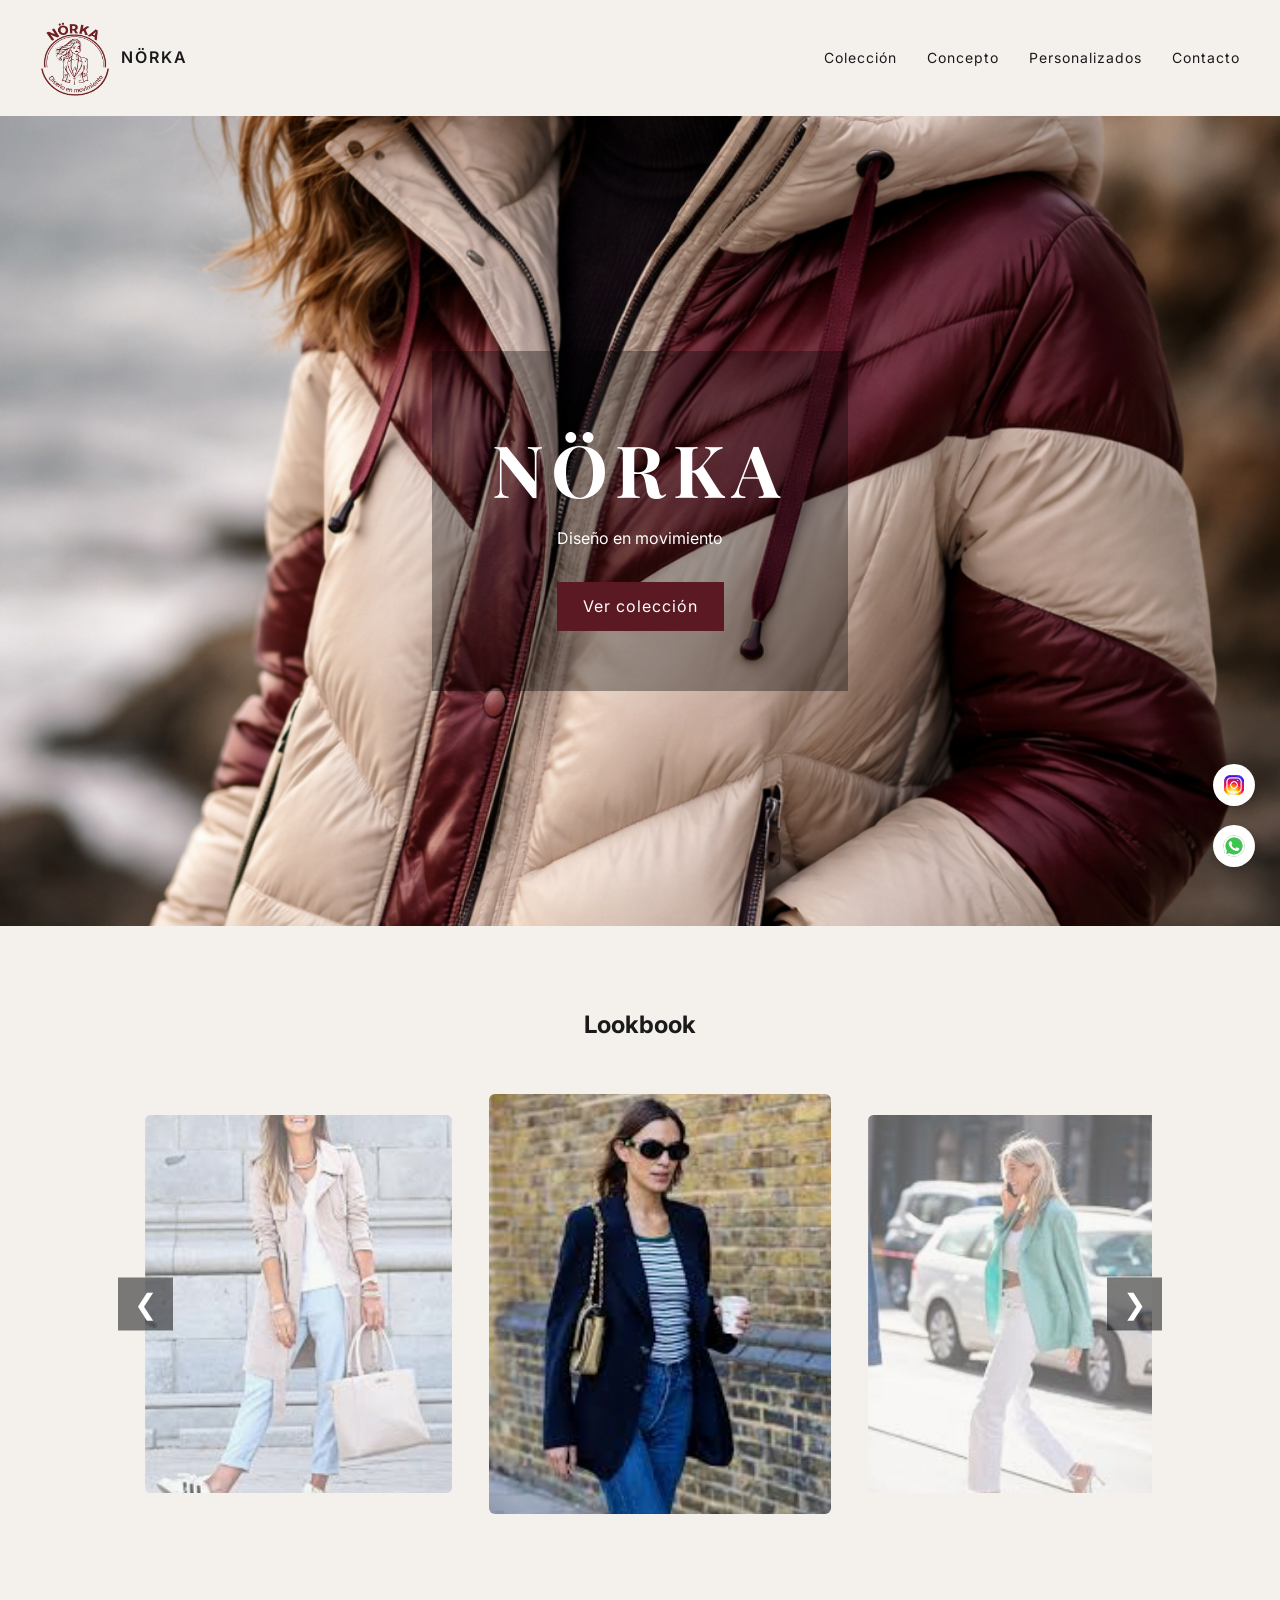
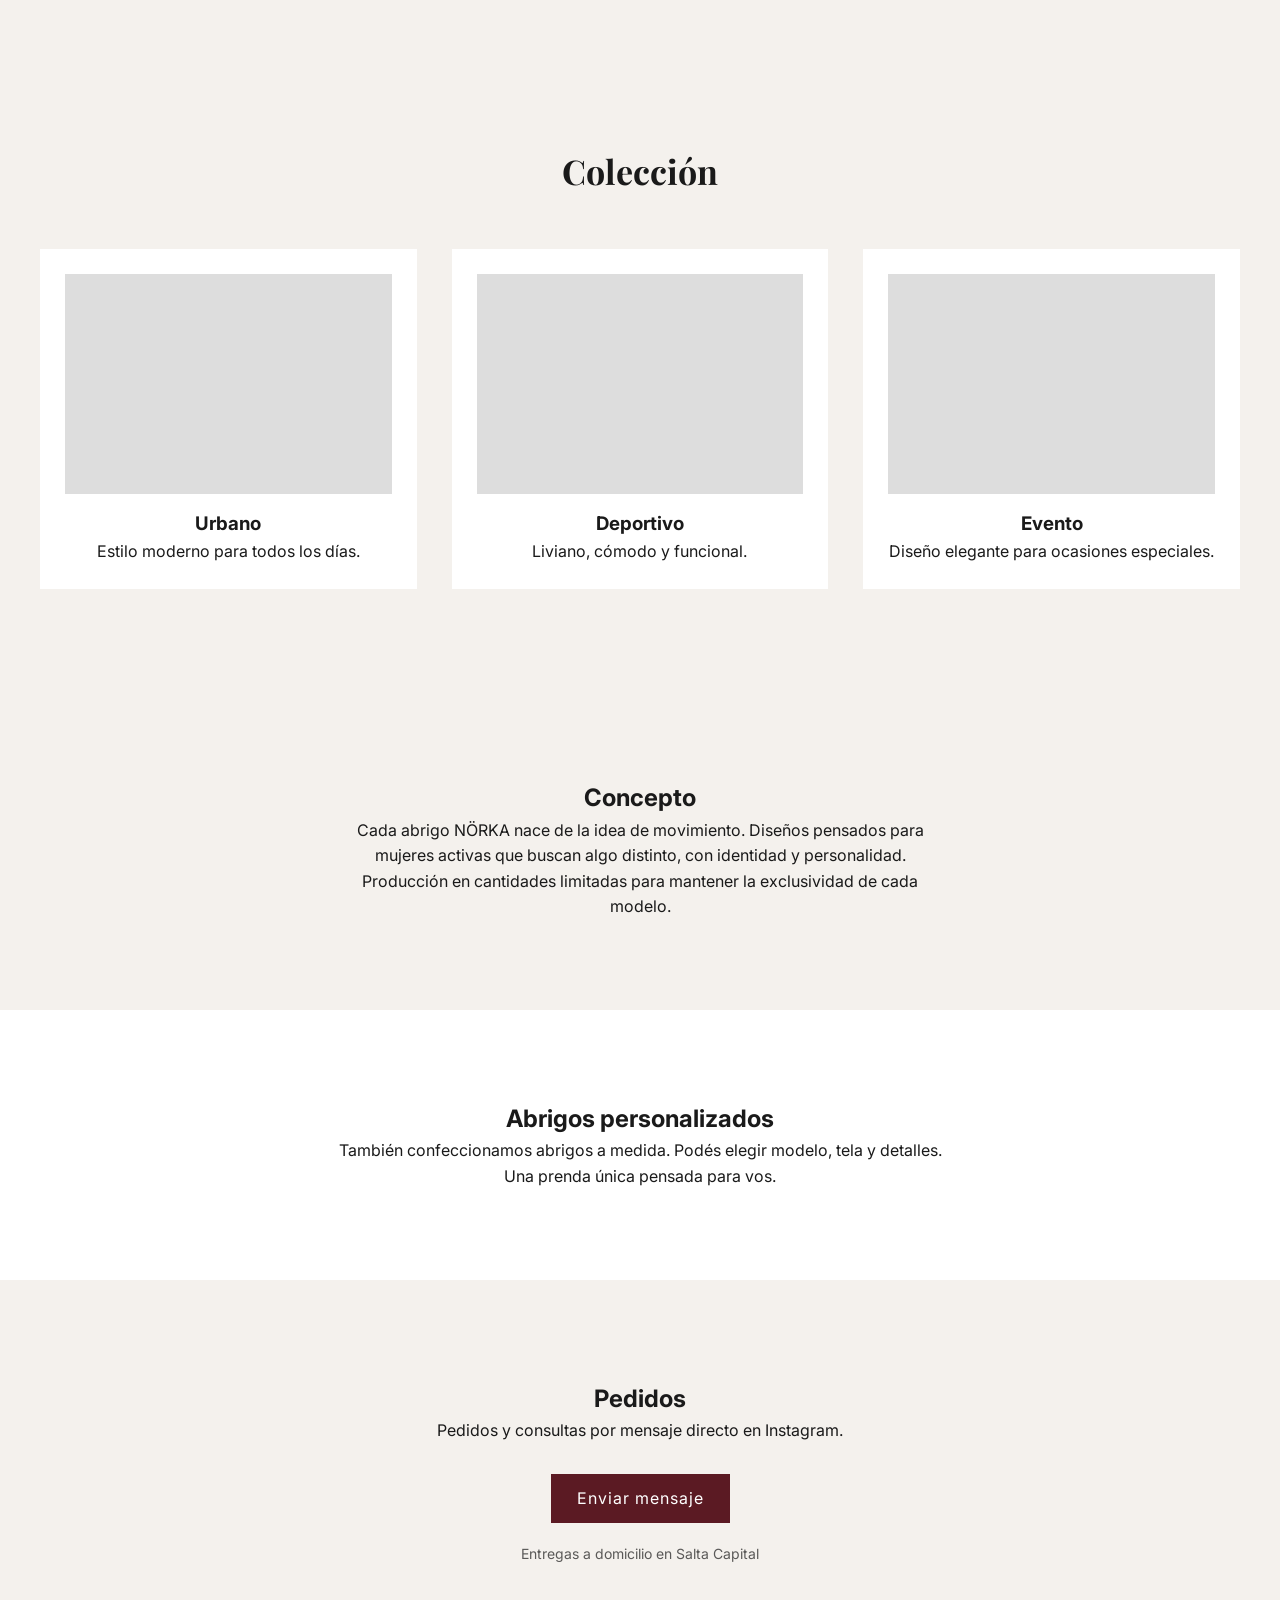
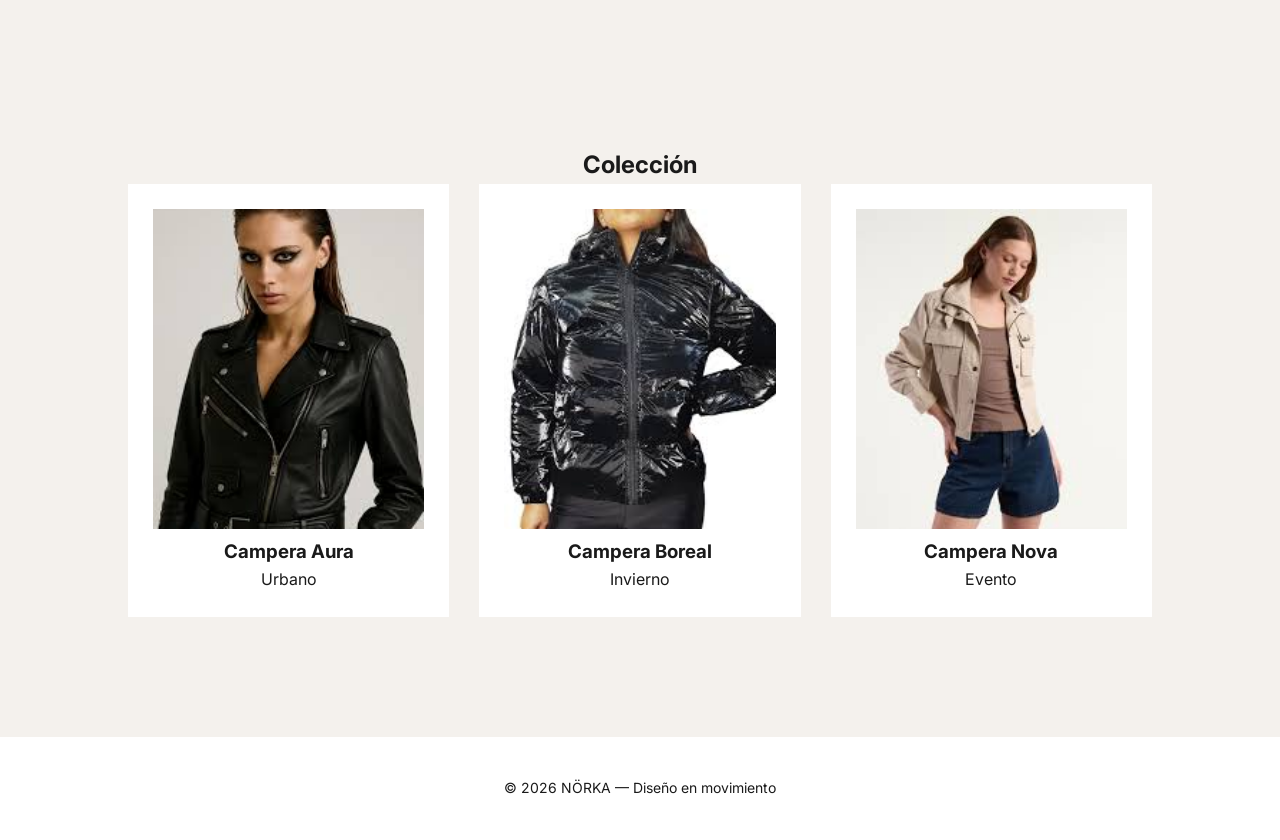
==== index.html @ 12281f7f "iterando carousel" ====
<!DOCTYPE html>
<html lang="es">
<head>
  <meta charset="UTF-8">
  <meta name="viewport" content="width=device-width, initial-scale=1.0">
  <title>NÖRKA | Diseño en movimiento</title>
  <meta name="description" content="NÖRKA diseña camperas femeninas originales: deportivas, urbanas y de evento. Modelos exclusivos en cantidad limitada. Envíos en Salta capital.">
  <meta name="keywords" content="camperas mujer, diseño de camperas, camperas originales, abrigos mujer, moda mujer argentina, camperas diseño, norka">
  <meta name="author" content="NÖRKA">
  <meta name="robots" content="index, follow">
  <meta property="og:title" content="NÖRKA | Diseño en movimiento">
  <meta property="og:description" content="Camperas femeninas de diseño original. Deportivo • Urbano • Evento.">
  <meta property="og:type" content="website">
  <meta property="og:image" content="assets/hero.jpg">  
  <link rel="shortcut icon" href="./assets/favicon_norka.png" type="image/x-icon">
  <link rel="stylesheet" href="./style/styles.css">
  <link href="https://fonts.googleapis.com/css2?family=Playfair+Display:wght@500;600&family=Inter:wght@300;400;500&display=swap" rel="stylesheet">
</head>
<body>
  <header class="navbar">
    <div class="logo">
      <img src="./assets/logo_norka-removebg.png" alt="Logo NÖRKA">
      <span>NÖRKA</span>
    </div>
    <div class="menu-toggle" id="menu-toggle">
      ☰
    </div>
    <nav>
      <ul class="nav-links" id="nav-links">
        <li><a href="#coleccion">Colección</a></li>
        <li><a href="#concepto">Concepto</a></li>
        <li><a href="#personalizados">Personalizados</a></li>
        <li><a href="#contacto">Contacto</a></li>
      </ul>
    </nav>
  </header>
  <section class="hero">
    <div class="hero-overlay">
      <h1>NÖRKA</h1>
        <p>Diseño en movimiento</p>
        <a href="#coleccion" class="btn">Ver colección</a>
      </div>
  </section>
  <section class="lookbook">
    <h2>Lookbook</h2>
    <div class="lookbook-carousel">
      <button class="look-btn prev">&#10094;</button>
      <div class="look-viewport">
        <div class="look-track">
          <img src="./assets/look2.jpg" alt="Look Norka">
          <img src="./assets/look3.jpg" alt="Look Norka">
          <img src="./assets/look4.jpg" alt="Look Norka">   
          <img src="./assets/look5.jpg" alt="Look Norka"> 
          <img src="./assets/look1.jpg" alt="Look Norka">
        </div>
      </div>
      <button class="look-btn next">&#10095;</button>
    </div>
  </section>
  <section id="coleccion" class="coleccion">
    <h2>Colección</h2>
    <div class="grid-productos">
      <div class="producto">
        <div class="producto-img"></div>
        <h3>Urbano</h3>
        <p>
          Estilo moderno para todos los días.
        </p>
      </div>
      <div class="producto">
        <div class="producto-img"></div>
        <h3>Deportivo</h3>
        <p>
          Liviano, cómodo y funcional.
        </p>
      </div>
      <div class="producto">
        <div class="producto-img"></div>
        <h3>Evento</h3>
        <p>
          Diseño elegante para ocasiones especiales.
        </p>
      </div>
    </div>
  </section>
  <section id="concepto" class="concepto">
    <h2>Concepto</h2>
    <p>
      Cada abrigo NÖRKA nace de la idea de movimiento.
      Diseños pensados para mujeres activas que buscan
      algo distinto, con identidad y personalidad.
    </p>
    <p>
      Producción en cantidades limitadas para mantener
      la exclusividad de cada modelo.
    </p>
  </section>
  <section id="personalizados" class="personalizados">
    <h2>Abrigos personalizados</h2>
    <p>
      También confeccionamos abrigos a medida.
      Podés elegir modelo, tela y detalles.
    </p>
    <p>
      Una prenda única pensada para vos.
    </p>
  </section>
  <section id="contacto" class="contacto">
    <h2>Pedidos</h2>
    <p>
      Pedidos y consultas por mensaje directo en Instagram.
    </p>
    <a class="btn" href="#">
      Enviar mensaje
    </a>
    <p class="entrega">
      Entregas a domicilio en Salta Capital
    </p>
  </section>
  <section id="coleccion" class="catalogo">
    <h2>Colección</h2>
    <div class="productos">
      <div class="producto">
        <img src="./assets/campera1.jpg" alt="">
        <h3>Campera Aura</h3>
        <p>Urbano</p>
      </div>
      <div class="producto">
        <img src="./assets/campera2.jpg" alt="">
        <h3>Campera Boreal</h3>
        <p>Invierno</p>
      </div>
      <div class="producto">
        <img src="./assets/campera3.jpg" alt="">
        <h3>Campera Nova</h3>
        <p>Evento</p>
      </div>
    </div>
  </section>
  <footer>
    <p>
      © 2026 NÖRKA — Diseño en movimiento
    </p>
  </footer>
  <script>
    const toggle = document.getElementById("menu-toggle");
    const nav = document.getElementById("nav-links");
    toggle.addEventListener("click", () => {
    nav.classList.toggle("active");
    });
  </script>
  <div class="social-float">
    <a href="https://www.instagram.com/norka.dem?igsh=bjJlcTJmZjZnMno%3D" target="_blank">
      <img src="./assets/icons8-instagram-48(1).png" alt="Instagram">
    </a>
    <a href="https://wa.me/5493885818044" target="_blank">
      <img src="./assets/icons8-whatsapp-48.png" alt="WhatsApp">
    </a>
  </div>
  <script>
    const track = document.querySelector(".look-track");
    const slides = document.querySelectorAll(".look-track img");
    const next = document.querySelector(".next");
    const prev = document.querySelector(".prev");
    let index = 0;
    let visibleSlides = window.innerWidth < 768 ? 1 : 3;
    function slideWidth() {
      return slides[0].getBoundingClientRect().width + 20; 
      // 20 = gap del CSS
    }
    function maxIndex() {
      return slides.length - visibleSlides;
    }
    function updateCarousel() {
      const offset = index * slideWidth();
      track.style.transform = `translateX(-${offset}px)`;
      slides.forEach(slide => slide.classList.remove("active"));
      if (visibleSlides === 3 && slides[index + 1]) {
        slides[index + 1].classList.add("active");
      }
    }
  
    /* BOTONES */
    next.addEventListener("click", () => {
      if (index < maxIndex()) {
        index++;
        updateCarousel();
      }
    });
    prev.addEventListener("click", () => {
      if (index > 0) {
        index--;
        updateCarousel();
      }
    });
  
    /* SWIPE TOUCH */
    let startX = 0;
    let endX = 0;
    track.addEventListener("touchstart", e => {
      startX = e.touches[0].clientX;
    });
    track.addEventListener("touchend", e => {
      endX = e.changedTouches[0].clientX;
      if (startX - endX > 50) {
        if (index < maxIndex()) {
          index++;
          updateCarousel();
        }
      }
      if (endX - startX > 50) {
        if (index > 0) {
          index--;
          updateCarousel();
        }
      }
    });
  
    /* RESPONSIVE */
    window.addEventListener("resize", () => {
      visibleSlides = window.innerWidth < 768 ? 1 : 3;
      index = 0;
      updateCarousel();
    });
    updateCarousel();
  </script>
</body>
</html>
---- style/styles.css ----
:root{
  --vino:#5b1a23;
  --kraft:#f4f1ed;
  --texto:#1a1a1a;
  --blanco:#ffffff;
}

*{
  margin:0;
  padding:0;
  box-sizing:border-box;
}

body{
  font-family:'Inter',sans-serif;
  background:var(--kraft);
  color:var(--texto);
  line-height:1.6;
}

/* NAVBAR */

.navbar{
display:flex;
align-items:center;
justify-content:space-between;
padding:20px 40px;
position:relative;
}


.logo{
  display:flex;
  align-items:center;
  gap:10px;
  font-weight:600;
  letter-spacing:2px;
}

.logo img{
  height: 76px;
}



.nav-links{
  list-style:none;
  display:flex;
  gap:30px;
}

.nav-links a{
  text-decoration:none;
  color:var(--texto);
  font-size:14px;
  letter-spacing:1px;
}


/* ===== HERO ===== */
.hero {
  height: 90vh;
  background-image: url("../assets/hero.png");
  background-size: cover;
  background-position: center;
  display: flex;
  align-items: center;
  justify-content: center;
  text-align: center;
  color: white;
}

.hero-overlay {
  background: rgba(0, 0, 0, 0.35);
  padding: 60px;
}

.hero h1 {
  font-family: 'Playfair Display', serif;
  font-size: 72px;
  letter-spacing: 8px;
}

.slogan {
  font-size: 18px;
  margin-top: 10px;
  letter-spacing: 2px;
}

.hero-description {
  margin: 20px auto 0 auto;
  max-width: 420px;
}

/* ===== BOTÓN ===== */

.btn {
  display: inline-block;
  margin-top: 30px;
  padding: 12px 26px;
  background: var(--vino);
  color: white;
  text-decoration: none;
  letter-spacing: 1px;
  transition: 0.3s;
}

.btn:hover {
  opacity: 0.85;
}

/* BOTON */

.btn{
  display:inline-block;
  margin-top:30px;
  padding:12px 26px;
  background:var(--vino);
  color:white;
  text-decoration:none;
  letter-spacing:1px;
  transition:.3s;
}

.btn:hover{
  opacity:.85;
}

/* COLECCION */

.coleccion{
  padding:100px 40px;
  text-align:center;
}

.coleccion h2{
  font-family:'Playfair Display',serif;
  margin-bottom:50px;
  font-size:34px;
}

.grid-productos{
  display:grid;
  grid-template-columns:repeat(auto-fit,minmax(240px,1fr));
  gap:35px;
}

.producto{
  background:white;
  padding:25px;
  transition:.3s;
}

.producto:hover{
  transform:translateY(-6px);
  box-shadow:0 10px 25px rgba(0,0,0,0.08);
}

.producto-img{
  height:220px;
  background:#ddd;
  margin-bottom:15px;
}

/* CONCEPTO */

.concepto{
  padding:90px 40px;
  max-width:700px;
  margin:auto;
  text-align:center;
}

/* PERSONALIZADOS */

.personalizados{
  padding:90px 40px;
  background:white;
  text-align:center;
}

/* CONTACTO */

.contacto{
  padding:100px 40px;
  text-align:center;
}

.entrega{
  margin-top:20px;
  font-size:14px;
  opacity:.7;
}

/* FOOTER */

footer{
  text-align:center;
  padding:40px;
  background:white;
  margin-top:40px;
  font-size:14px;
}

/* MENU HAMBURGUESA */

.menu-toggle{
  display:none;
  font-size:28px;
  cursor:pointer;
margin-left:auto;
}



/* MOBILE */

@media (max-width:768px){

.nav-links{
  display:none;
  position:absolute;
  top:70px;
  right:0;
  background:white;
  flex-direction:column;
  width:200px;
  padding:20px;
  }

  .nav-links.active{
  display:flex;
  }

  .menu-toggle{
  display:block;
  }
}

.lookbook {
  padding: 80px 10%;
  text-align: center;
}

.lookbook-grid {
  display: grid;
  grid-template-columns: repeat(auto-fit, minmax(220px,1fr));
  gap: 20px;
}

.lookbook-grid img {
  width: 100%;
  height: 320px;
  object-fit: contain;
  transition: transform 0.3s;
}

.lookbook-grid img:hover {
  transform: scale(1.05);
}

.catalogo {
  padding: 80px 10%;
  text-align: center;
}

.productos {
  display: grid;
  grid-template-columns: repeat(auto-fit, minmax(240px,1fr));
  gap: 30px;
}

.producto img {
  width: 100%;
  height: 320px;
  object-fit: cover;
}

/* ===== BOTONES SOCIALES FLOTANTES ===== */

.social-float {
  position: fixed;
  bottom: 25px;
  right: 25px;
  display: flex;
  flex-direction: column;
  gap: 12px;
  z-index: 1000;
}

/* íconos */

.social-float img {
  width: 42px;
  height: 42px;
  padding: 8px;
  border-radius: 50%;
  background: white;
  box-shadow: 0 4px 10px rgba(0,0,0,0.15);
  cursor: pointer;
  transition: transform 0.2s ease, box-shadow 0.2s ease;
}

/* hover elegante */

.social-float img:hover {
  transform: scale(1.12);
  box-shadow: 0 6px 16px rgba(0,0,0,0.25);
}

/* ===== LOOKBOOK CAROUSEL ===== */

/* ===== LOOKBOOK ===== */

.lookbook-carousel{
position:relative;
max-width:1100px;
margin:50px auto;
}

.look-viewport{
overflow:hidden;
}

.look-track{
display:flex;
gap:20px;
transition:transform .5s ease;
touch-action:pan-y;
}

.look-track img{
flex:0 0 33.33%;
height:420px;
border-radius:6px;
object-fit:cover;
opacity:.6;
transform:scale(.9);
transition:.4s;
}

.look-track img:hover{
  transform:scale(1.03);
}

.look-track img.active{
opacity:1;
transform:scale(1);
}

/* BOTONES */

.look-btn{
position:absolute;
top:50%;
transform:translateY(-50%);
background:rgba(0,0,0,0.5);
color:white;
border:none;
font-size:28px;
padding:10px 16px;
cursor:pointer;
z-index:2;
}

.look-btn.prev{
left:-10px;
}

.look-btn.next{
right:-10px;
}

/* ===== MOBILE ===== */

@media (max-width:768px){

.look-track img{
flex:0 0 100%;
height:420px;
opacity:1;
transform:scale(1);
}

}
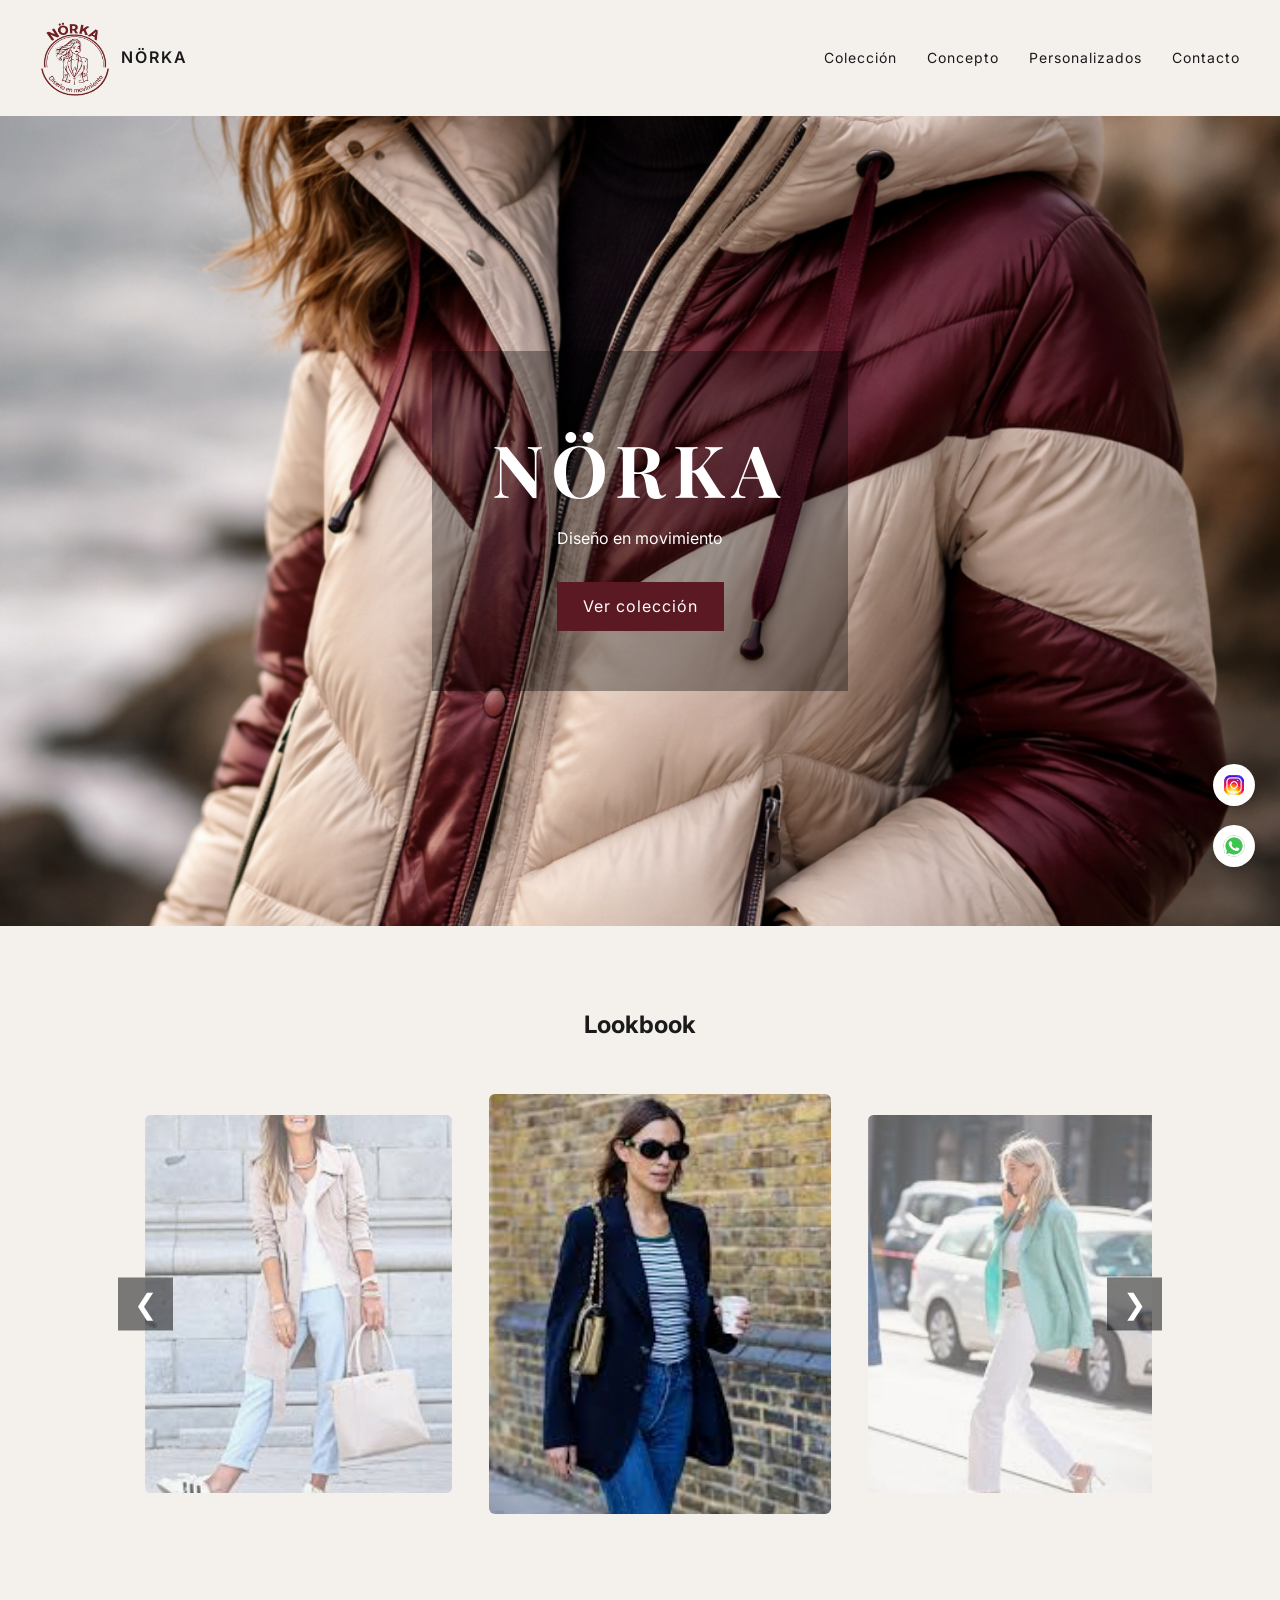
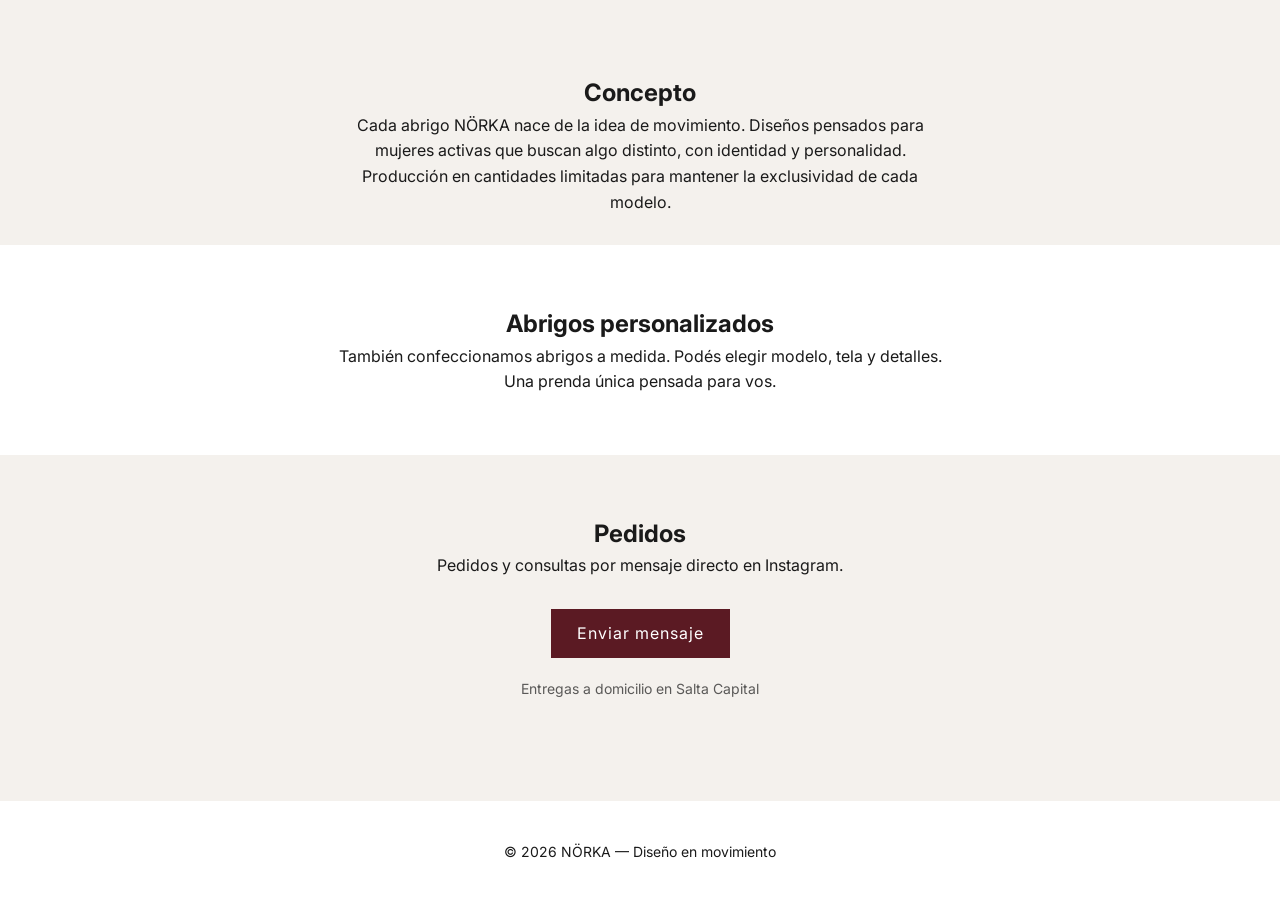
==== commit 6d21d42a: "limpieza para hacerlo màs minimalista" ====
--- a/index.html
+++ b/index.html
@@ -57,32 +57,6 @@
       <button class="look-btn next">&#10095;</button>
     </div>
   </section>
-  <section id="coleccion" class="coleccion">
-    <h2>Colección</h2>
-    <div class="grid-productos">
-      <div class="producto">
-        <div class="producto-img"></div>
-        <h3>Urbano</h3>
-        <p>
-          Estilo moderno para todos los días.
-        </p>
-      </div>
-      <div class="producto">
-        <div class="producto-img"></div>
-        <h3>Deportivo</h3>
-        <p>
-          Liviano, cómodo y funcional.
-        </p>
-      </div>
-      <div class="producto">
-        <div class="producto-img"></div>
-        <h3>Evento</h3>
-        <p>
-          Diseño elegante para ocasiones especiales.
-        </p>
-      </div>
-    </div>
-  </section>
   <section id="concepto" class="concepto">
     <h2>Concepto</h2>
     <p>
@@ -116,26 +90,6 @@
     <p class="entrega">
       Entregas a domicilio en Salta Capital
     </p>
-  </section>
-  <section id="coleccion" class="catalogo">
-    <h2>Colección</h2>
-    <div class="productos">
-      <div class="producto">
-        <img src="./assets/campera1.jpg" alt="">
-        <h3>Campera Aura</h3>
-        <p>Urbano</p>
-      </div>
-      <div class="producto">
-        <img src="./assets/campera2.jpg" alt="">
-        <h3>Campera Boreal</h3>
-        <p>Invierno</p>
-      </div>
-      <div class="producto">
-        <img src="./assets/campera3.jpg" alt="">
-        <h3>Campera Nova</h3>
-        <p>Evento</p>
-      </div>
-    </div>
   </section>
   <footer>
     <p>
--- a/style/styles.css
+++ b/style/styles.css
@@ -165,7 +165,7 @@
 /* CONCEPTO */
 
 .concepto{
-  padding:90px 40px;
+  padding:30px 40px;
   max-width:700px;
   margin:auto;
   text-align:center;
@@ -174,7 +174,7 @@
 /* PERSONALIZADOS */
 
 .personalizados{
-  padding:90px 40px;
+  padding:60px 40px;
   background:white;
   text-align:center;
 }
@@ -182,7 +182,7 @@
 /* CONTACTO */
 
 .contacto{
-  padding:100px 40px;
+  padding:60px 40px;
   text-align:center;
 }
 
@@ -330,13 +330,14 @@
 }
 
 .look-track img{
-flex:0 0 33.33%;
+width:33.33%;
 height:420px;
 border-radius:6px;
 object-fit:cover;
 opacity:.6;
 transform:scale(.9);
 transition:.4s;
+flex-shrink:0;
 }
 
 .look-track img:hover{
@@ -376,10 +377,9 @@
 @media (max-width:768px){
 
 .look-track img{
-flex:0 0 100%;
+width:100%;
 height:420px;
 opacity:1;
 transform:scale(1);
 }
-
 }
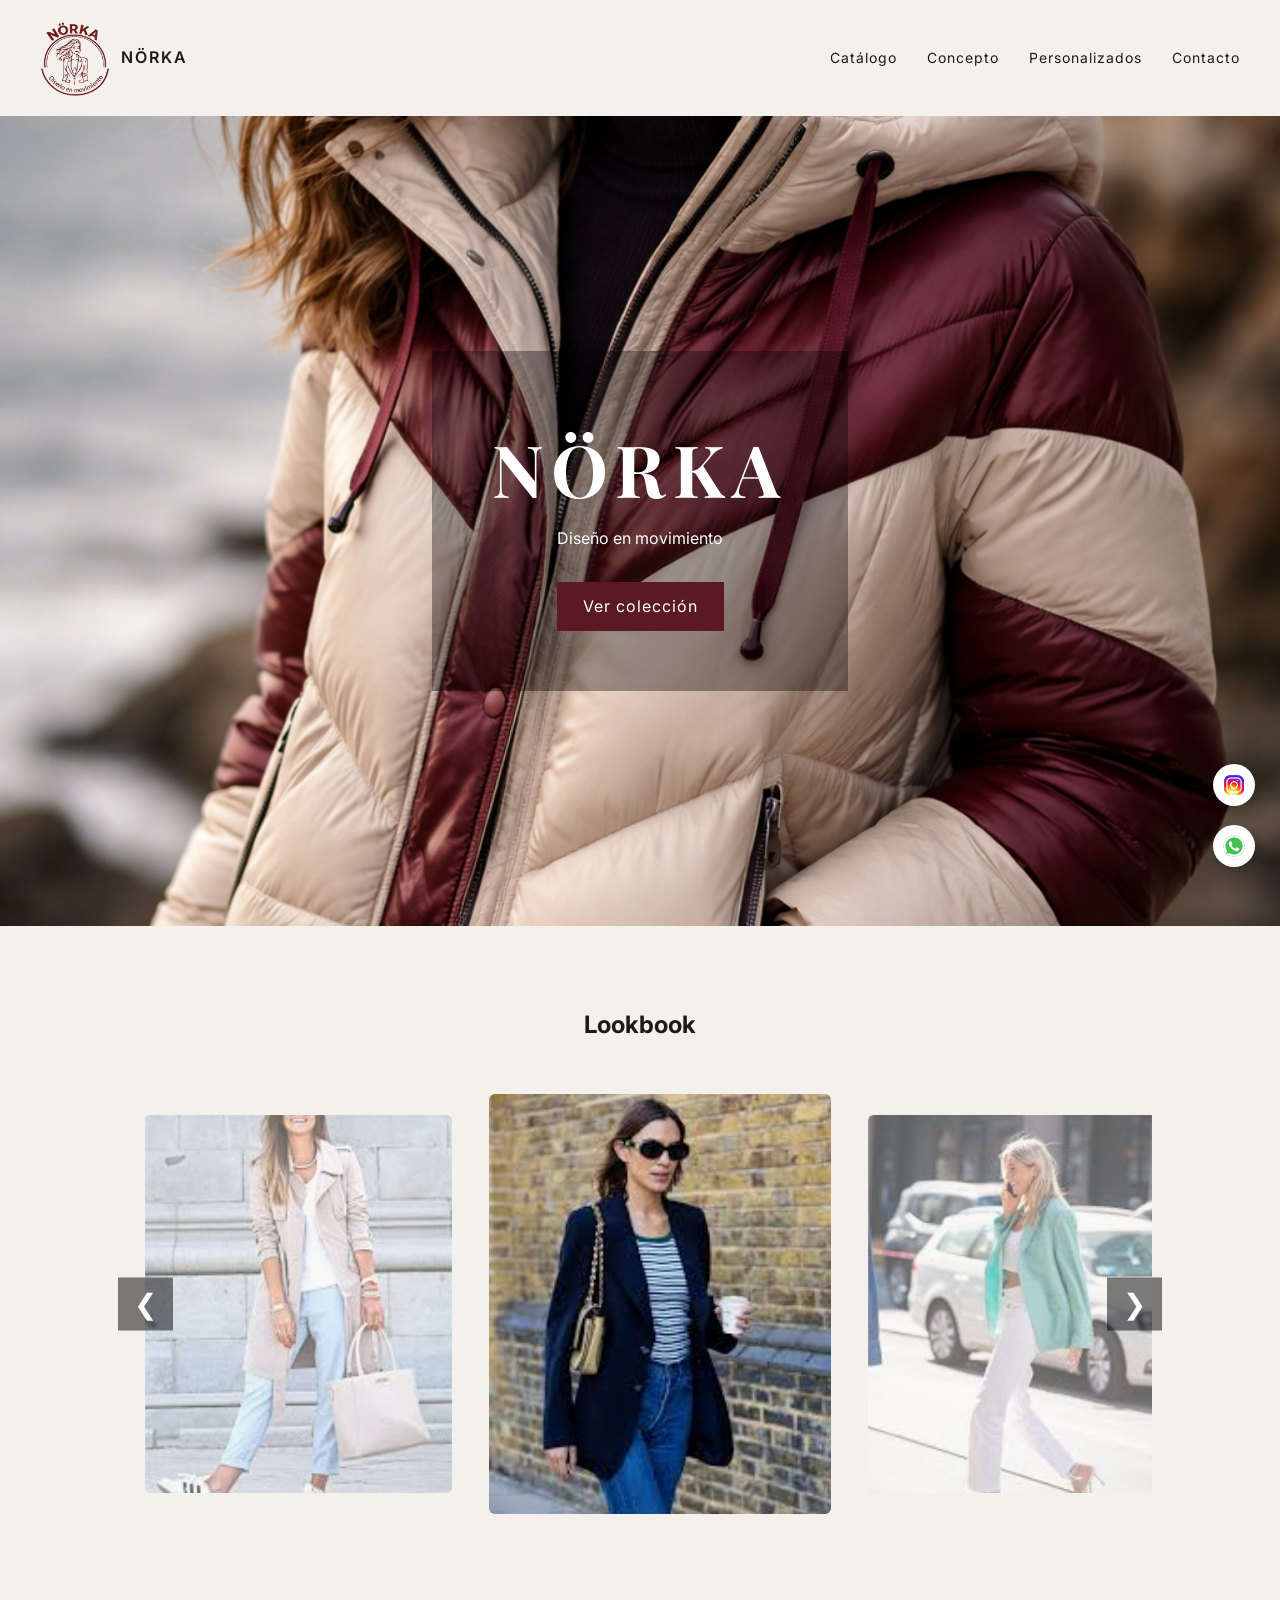
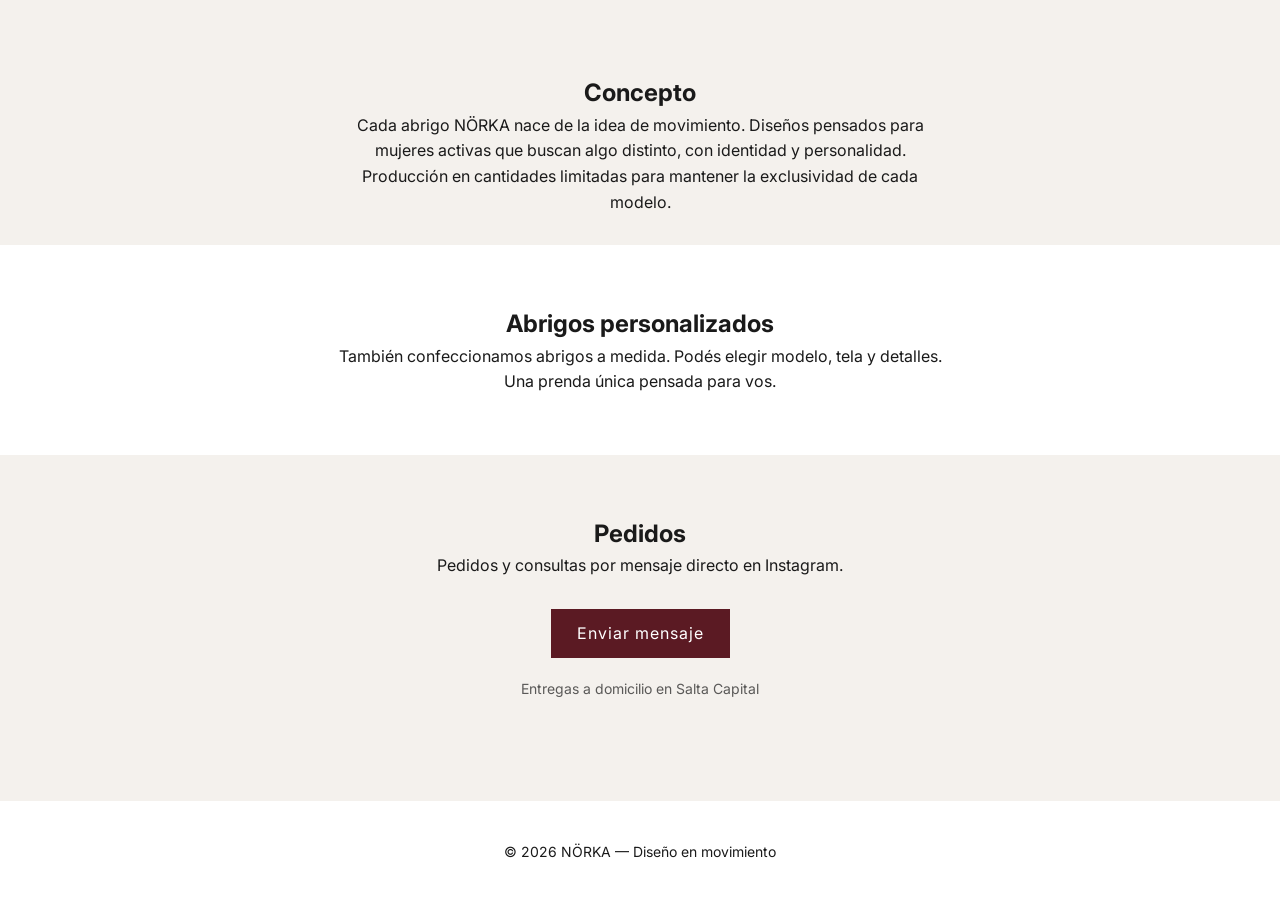
==== commit cfb96b92: "agregamos pág p/catálogo" ====
--- a/index.html
+++ b/index.html
@@ -27,7 +27,7 @@
     </div>
     <nav>
       <ul class="nav-links" id="nav-links">
-        <li><a href="#coleccion">Colección</a></li>
+        <li><a href="./pages/catalogo.html">Catálogo</a></li>
         <li><a href="#concepto">Concepto</a></li>
         <li><a href="#personalizados">Personalizados</a></li>
         <li><a href="#contacto">Contacto</a></li>
@@ -38,7 +38,7 @@
     <div class="hero-overlay">
       <h1>NÖRKA</h1>
         <p>Diseño en movimiento</p>
-        <a href="#coleccion" class="btn">Ver colección</a>
+        <a href="./pages/catalogo.html" class="btn">Ver colección</a>
       </div>
   </section>
   <section class="lookbook">
--- a/style/styles.css
+++ b/style/styles.css
@@ -382,4 +382,91 @@
 opacity:1;
 transform:scale(1);
 }
+}
+
+/* HERO CATÁLOGO */
+
+.catalog-hero {
+  height: 40vh;
+  display: flex;
+  flex-direction: column;
+  justify-content: center;
+  align-items: center;
+  background-image: url("../assets/hero.png");;
+  color: white;
+  text-align: center;
+}
+
+.catalog-hero h1 {
+  font-family: 'Playfair Display', serif;
+  font-size: 48px;
+  letter-spacing: 6px;
+}
+
+.catalog-hero p {
+  margin-top: 10px;
+  letter-spacing: 2px;
+}
+
+
+/* GRID CATÁLOGO */
+
+.catalogo {
+  display: grid;
+  grid-template-columns: repeat(3, 1fr);
+  gap: 40px;
+  padding: 60px 10%;
+}
+
+
+/* CARD PRODUCTO */
+
+.product-card {
+  text-align: center;
+}
+
+.product-card img{
+  width:100%;
+  height:auto;
+  max-height:500px;
+  object-fit:contain;
+  border-radius:6px;
+  background:#f5f5f5;
+  padding:10px;
+  transition:.3s;
+}
+
+.product-card img:hover {
+  transform: scale(1.03);
+}
+
+.product-card h3 {
+  margin-top: 15px;
+  letter-spacing: 2px;
+}
+
+.product-card p {
+  font-size: 14px;
+  opacity: 0.7;
+}
+
+/* ===== TABLET ===== */
+@media (max-width: 1024px){
+
+  .catalogo{
+    grid-template-columns: repeat(2, 1fr);
+    gap: 30px;
+    padding: 50px 5%;
+  }
+
+}
+
+/* ===== MOBILE ===== */
+@media (max-width: 768px){
+
+  .catalogo{
+    grid-template-columns: 1fr;
+    padding: 40px 20px;
+  }
+
 }
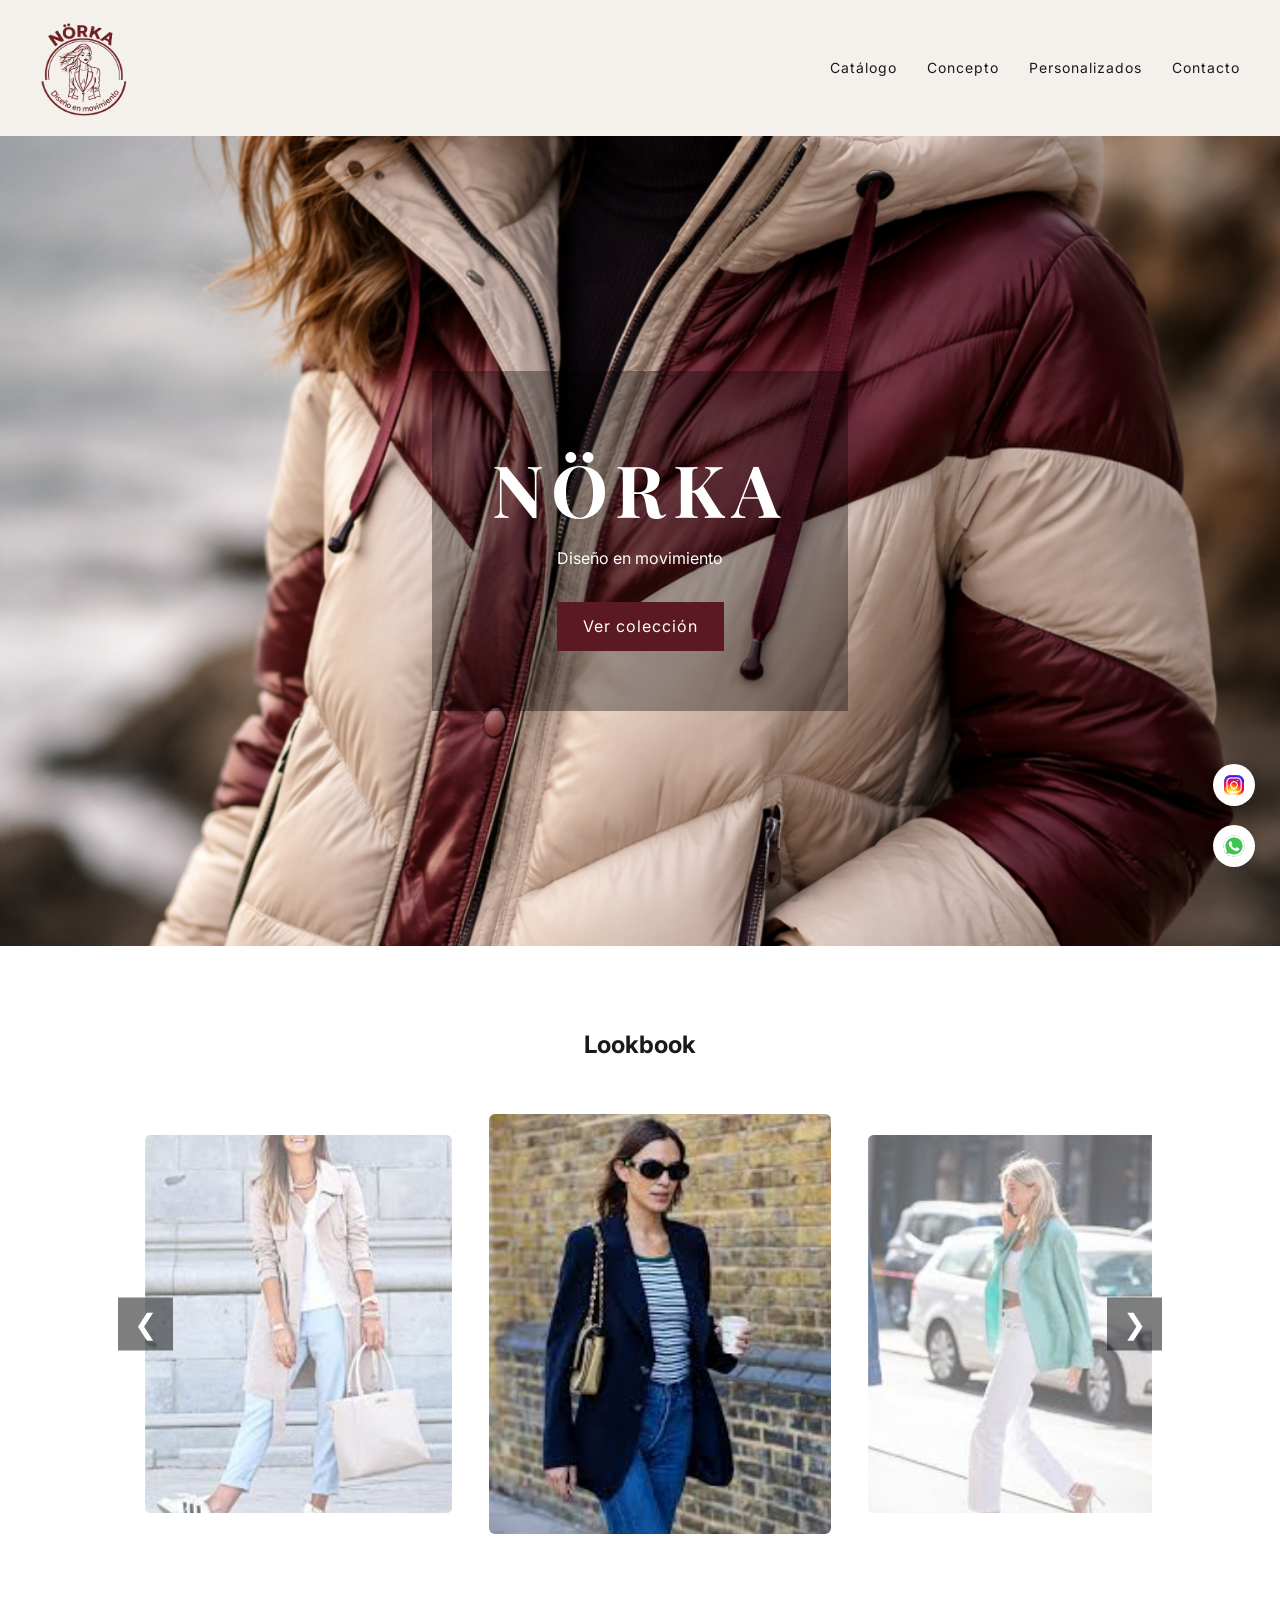
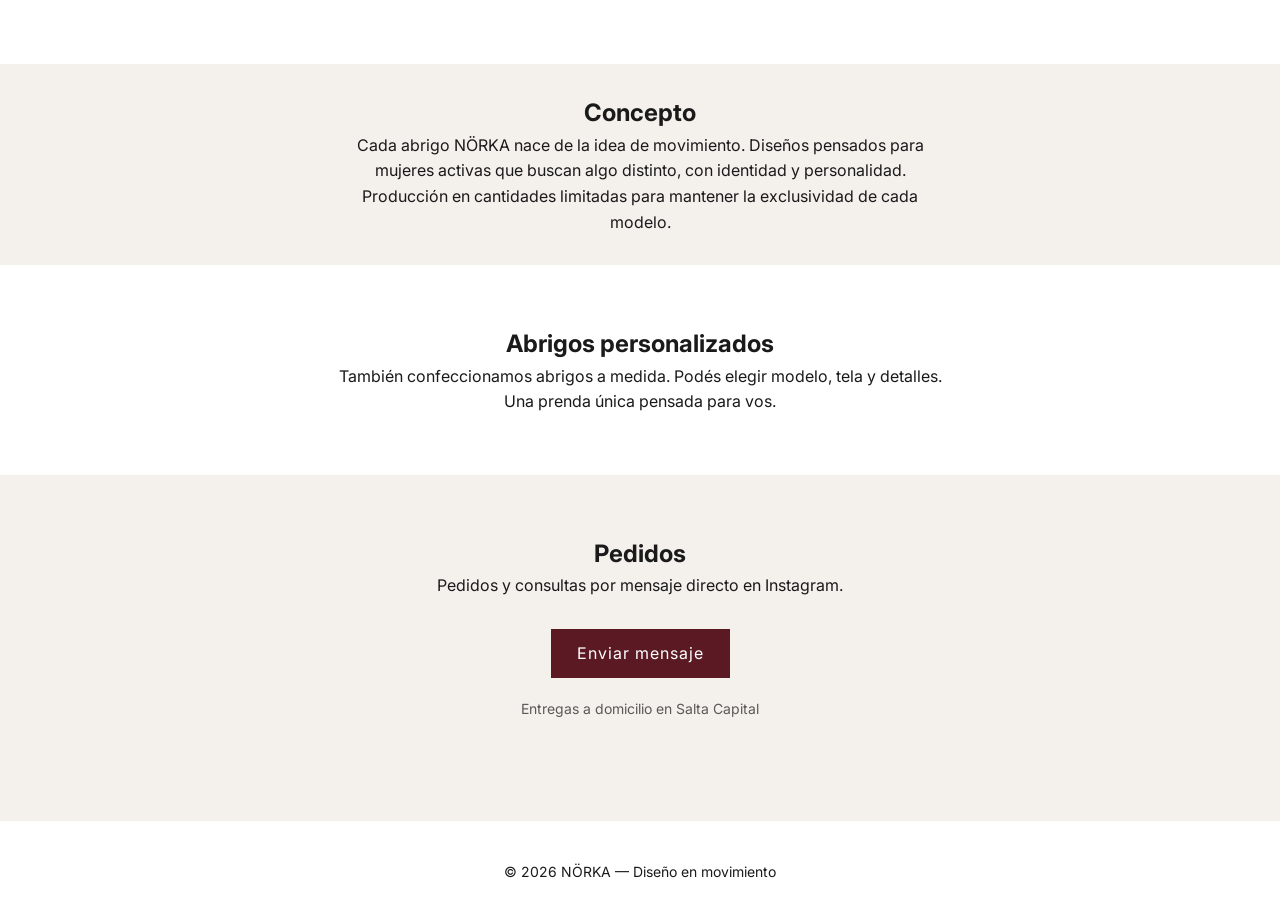
==== commit b5607034: "lightbox en catálogo" ====
--- a/index.html
+++ b/index.html
@@ -20,7 +20,6 @@
   <header class="navbar">
     <div class="logo">
       <img src="./assets/logo_norka-removebg.png" alt="Logo NÖRKA">
-      <span>NÖRKA</span>
     </div>
     <div class="menu-toggle" id="menu-toggle">
       ☰
--- a/style/styles.css
+++ b/style/styles.css
@@ -38,7 +38,7 @@
 }
 
 .logo img{
-  height: 76px;
+  height: 96px;
 }
 
 
@@ -240,6 +240,7 @@
 .lookbook {
   padding: 80px 10%;
   text-align: center;
+  background-color: white;
 }
 
 .lookbook-grid {
@@ -384,31 +385,6 @@
 }
 }
 
-/* HERO CATÁLOGO */
-
-.catalog-hero {
-  height: 40vh;
-  display: flex;
-  flex-direction: column;
-  justify-content: center;
-  align-items: center;
-  background-image: url("../assets/hero.png");;
-  color: white;
-  text-align: center;
-}
-
-.catalog-hero h1 {
-  font-family: 'Playfair Display', serif;
-  font-size: 48px;
-  letter-spacing: 6px;
-}
-
-.catalog-hero p {
-  margin-top: 10px;
-  letter-spacing: 2px;
-}
-
-
 /* GRID CATÁLOGO */
 
 .catalogo {
@@ -469,4 +445,57 @@
     padding: 40px 20px;
   }
 
+}
+
+/* ===== LIGHTBOX CATÁLOGO ===== */
+
+.product-card img {
+  cursor: zoom-in;
+}
+
+.lightbox {
+  display: none;
+  position: fixed;
+  inset: 0;
+  background: rgba(0, 0, 0, 0.92);
+  justify-content: center;
+  align-items: center;
+  padding: 30px;
+  z-index: 2000;
+}
+
+.lightbox-content {
+  max-width: 90vw;
+  max-height: 90vh;
+  width: auto;
+  height: auto;
+  object-fit: contain;
+  border-radius: 8px;
+  box-shadow: 0 10px 35px rgba(0, 0, 0, 0.35);
+}
+
+.lightbox-close {
+  position: absolute;
+  top: 18px;
+  right: 24px;
+  color: white;
+  font-size: 40px;
+  line-height: 1;
+  cursor: pointer;
+  user-select: none;
+}
+
+.lightbox-content {
+  animation: zoomIn 0.2s ease;
+}
+
+@keyframes zoomIn {
+  from {
+    transform: scale(0.96);
+    opacity: 0.6;
+  }
+  to {
+    transform: scale(1);
+    opacity: 1;
+  }
 }
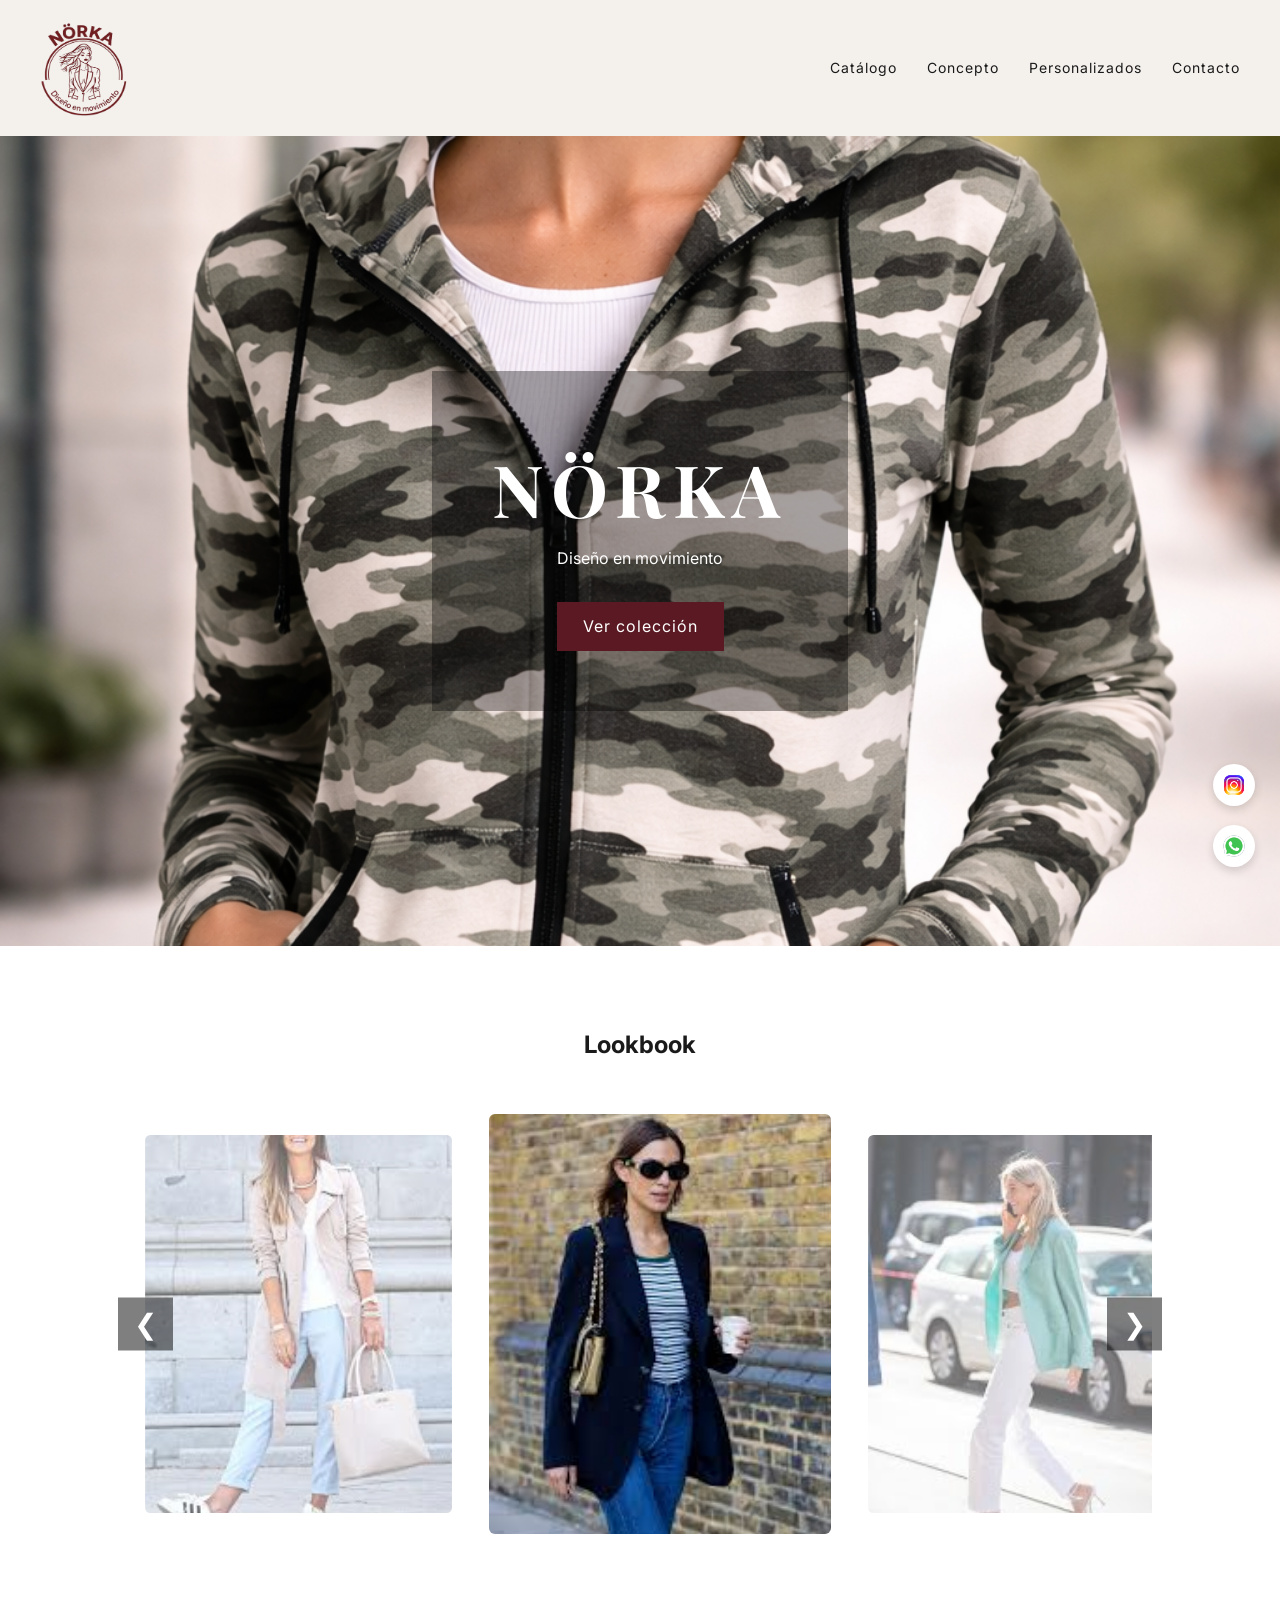
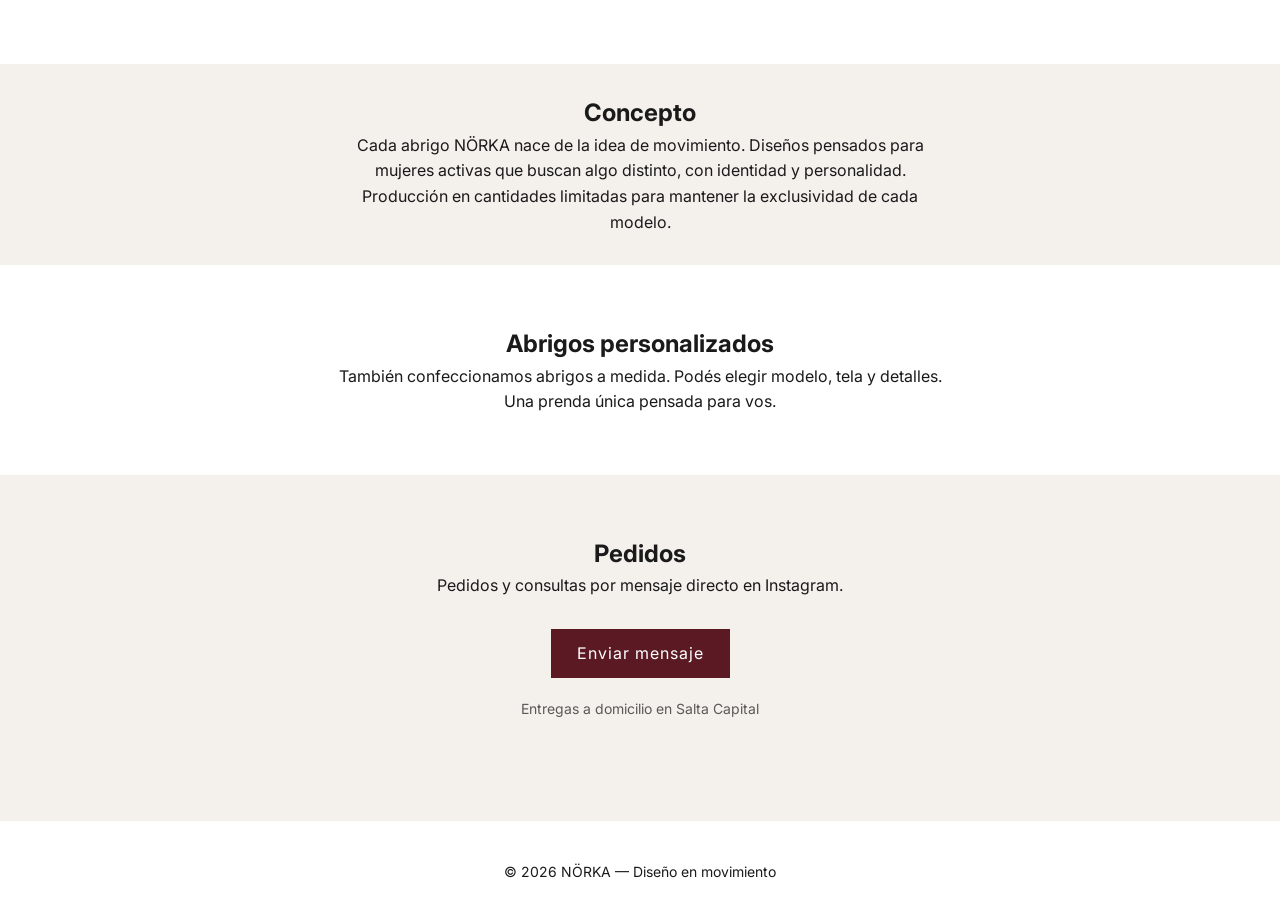
==== commit 7b64a330: "cambio wsp" ====
--- a/index.html
+++ b/index.html
@@ -106,7 +106,7 @@
     <a href="https://www.instagram.com/norka.dem?igsh=bjJlcTJmZjZnMno%3D" target="_blank">
       <img src="./assets/icons8-instagram-48(1).png" alt="Instagram">
     </a>
-    <a href="https://wa.me/5493885818044" target="_blank">
+    <a href="https://wa.me/5491164838151" target="_blank">
       <img src="./assets/icons8-whatsapp-48.png" alt="WhatsApp">
     </a>
   </div>
--- a/style/styles.css
+++ b/style/styles.css
@@ -39,6 +39,10 @@
 
 .logo img{
   height: 96px;
+}
+
+.logo_cat img{
+height: 60px;
 }
 
 
@@ -260,21 +264,39 @@
   transform: scale(1.05);
 }
 
-.catalogo {
-  padding: 80px 10%;
-  text-align: center;
-}
-
-.productos {
-  display: grid;
-  grid-template-columns: repeat(auto-fit, minmax(240px,1fr));
-  gap: 30px;
-}
-
-.producto img {
-  width: 100%;
-  height: 320px;
-  object-fit: cover;
+/* 1. Estilo para el contenedor del catálogo */
+#catalogo-container {
+    display: grid;
+    /* Por defecto (móvil): una sola columna */
+    grid-template-columns: 1fr; 
+    gap: 20px; /* Espacio entre tarjetas */
+    padding: 20px;
+    max-width: 1200px;
+    margin: 0 auto; /* Centra el catálogo en la pantalla */
+}
+
+/* 2. Estilo básico para cada tarjeta */
+.product-card {
+    border: 1px solid #ddd;
+    border-radius: 8px;
+    padding: 15px;
+    text-align: center;
+    background-color: #fff;
+}
+    
+
+.product-card img {
+    max-width: 100%;
+    height: auto;
+    border-radius: 4px;
+}
+
+/* 3. MEDIA QUERY: Configuración para pantallas grandes */
+@media (min-width: 768px) {
+    #catalogo-container {
+        /* Cuando la pantalla mide más de 768px, muestra 3 columnas iguales */
+        grid-template-columns: repeat(3, 1fr);
+    }
 }
 
 /* ===== BOTONES SOCIALES FLOTANTES ===== */
@@ -387,18 +409,30 @@
 
 /* GRID CATÁLOGO */
 
-.catalogo {
+#catalogo-container {
   display: grid;
-  grid-template-columns: repeat(3, 1fr);
-  gap: 40px;
-  padding: 60px 10%;
+  /* El secreto: minmax(320px, 1fr) hace que las cards no bajen de 320px 
+     pero que crezcan para llenar el espacio. Entrarán 3 o 4 según el monitor. */
+  grid-template-columns: repeat(auto-fit, minmax(320px, 1fr)); 
+  gap: 30px;
+  padding: 0px 10%; /* Bajamos del 10% al 2% para ganar espacio lateral */
+  max-width: 100%;  /* Que use todo el ancho de la pantalla */
+  margin: 0 auto;
+  align-items: start;
 }
 
 
 /* CARD PRODUCTO */
+
+/*.product-card {
+  text-align: center;
+}*/
 
 .product-card {
   text-align: center;
+  background: #fff; /* Opcional: fondo blanco para que resalte del fondo gris */
+  border-radius: 8px;
+  padding: 5px 5px;
 }
 
 .product-card img{
@@ -408,31 +442,39 @@
   object-fit:contain;
   border-radius:6px;
   background:#f5f5f5;
-  padding:10px;
+  padding: 1px;
   transition:.3s;
-}
+  cursor: zoom-in;
+}
+
 
 .product-card img:hover {
   transform: scale(1.03);
 }
 
+.product-info{
+  padding-top: 0px;
+} 
+
 .product-card h3 {
-  margin-top: 15px;
-  letter-spacing: 2px;
+  letter-spacing: 0.5px;
+  font-size: 1.1rem;
+  text-transform: uppercase;
 }
 
 .product-card p {
   font-size: 14px;
   opacity: 0.7;
+  le
 }
 
 /* ===== TABLET ===== */
 @media (max-width: 1024px){
 
-  .catalogo{
-    grid-template-columns: repeat(2, 1fr);
+  #catalogo-container{
+    grid-template-columns: repeat(3, 1fr);
     gap: 30px;
-    padding: 50px 5%;
+    padding: 0px 5%;
   }
 
 }
@@ -440,62 +482,94 @@
 /* ===== MOBILE ===== */
 @media (max-width: 768px){
 
-  .catalogo{
-    grid-template-columns: 1fr;
-    padding: 40px 20px;
+  #catalogo-container{
+    grid-template-columns: repeat(3, 1fr);
+    gap: 10px;
+    padding: 0px 5px;
+  }
+
+  .product-card img{
+    height:auto;
+  }
+
+.product-card h3 {
+    margin-top: 8px;   /* Reducimos el salto entre imagen y título */
+    margin-bottom: 2px;
+    font-size: 0.85rem; /* Fuente más pequeña */
+    line-height: 1.1;  /* Altura de línea compacta */
+    letter-spacing: 0.3px; /* Menos espacio entre letras */
+  }
+
+  .product-card p {
+    font-size: 12px;   /* Texto de talle/info bien pequeño */
+    margin: 2px 0;     /* Casi sin margen arriba y abajo */
+    opacity: 0.8;
+  }
+}
+
+@media (max-width: 650px){
+
+  #catalogo-container{
+    grid-template-columns: repeat(2, 1fr);
+    gap: 15px;
+    padding: 10px 10px;
+  }
+
+  .product-card{
+    padding: 2px 2px 2px 2px;
+  }
+  .product-card img{
+    height:auto;
+  }
+
+  .product-card h3{
+    font-size: 0.9rem;
+    letter-spacing: 0.3px;
   }
 
 }
 
 /* ===== LIGHTBOX CATÁLOGO ===== */
 
+/* El fondo oscuro semiopaco */
+.lightbox {
+    display: none; /* Oculto por defecto */
+    position: fixed;
+    z-index: 1000;
+    top: 0;
+    left: 0;
+    width: 100%;
+    height: 100%;
+    background-color: rgba(0, 0, 0, 0.85); /* Fondo oscuro */
+    justify-content: center;
+    align-items: center;
+}
+
+/* La imagen agrandada */
+.lightbox img {
+    max-width: 90%;
+    max-height: 80%;
+    border-radius: 10px;
+    box-shadow: 0 0 20px rgba(0,0,0,0.5);
+}
+
+/* Botón para cerrar */
+.close-btn {
+    position: absolute;
+    top: 20px;
+    right: 30px;
+    color: white;
+    font-size: 50px;
+    cursor: pointer;
+    font-weight: bold;
+}
+
+/* Para que la imagen del catálogo cambie el cursor al pasar el mouse */
 .product-card img {
-  cursor: zoom-in;
-}
-
-.lightbox {
-  display: none;
-  position: fixed;
-  inset: 0;
-  background: rgba(0, 0, 0, 0.92);
-  justify-content: center;
-  align-items: center;
-  padding: 30px;
-  z-index: 2000;
-}
-
-.lightbox-content {
-  max-width: 90vw;
-  max-height: 90vh;
-  width: auto;
-  height: auto;
-  object-fit: contain;
-  border-radius: 8px;
-  box-shadow: 0 10px 35px rgba(0, 0, 0, 0.35);
-}
-
-.lightbox-close {
-  position: absolute;
-  top: 18px;
-  right: 24px;
-  color: white;
-  font-size: 40px;
-  line-height: 1;
-  cursor: pointer;
-  user-select: none;
-}
-
-.lightbox-content {
-  animation: zoomIn 0.2s ease;
-}
-
-@keyframes zoomIn {
-  from {
-    transform: scale(0.96);
-    opacity: 0.6;
-  }
-  to {
-    transform: scale(1);
-    opacity: 1;
-  }
+    cursor: zoom-in;
+    transition: transform 0.3s;
+}
+
+.product-card img:hover {
+    transform: scale(1.02);
 }
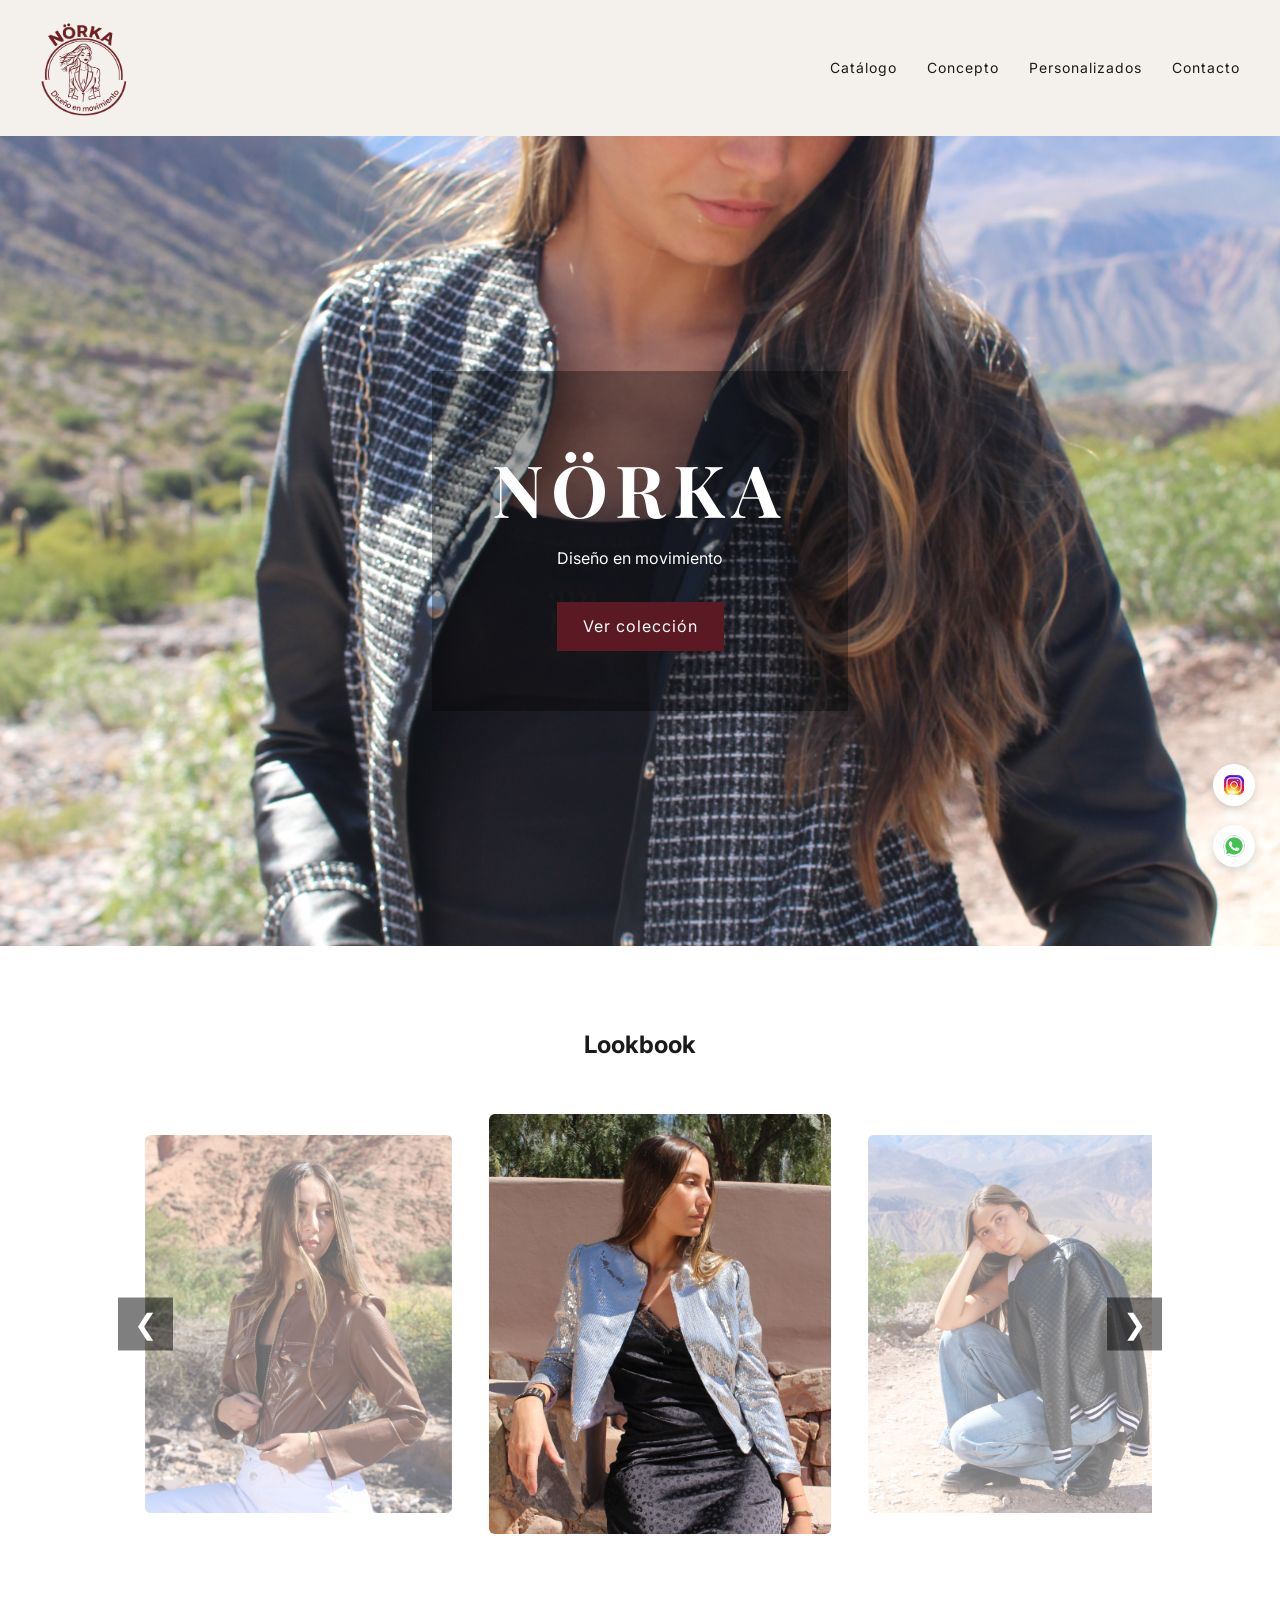
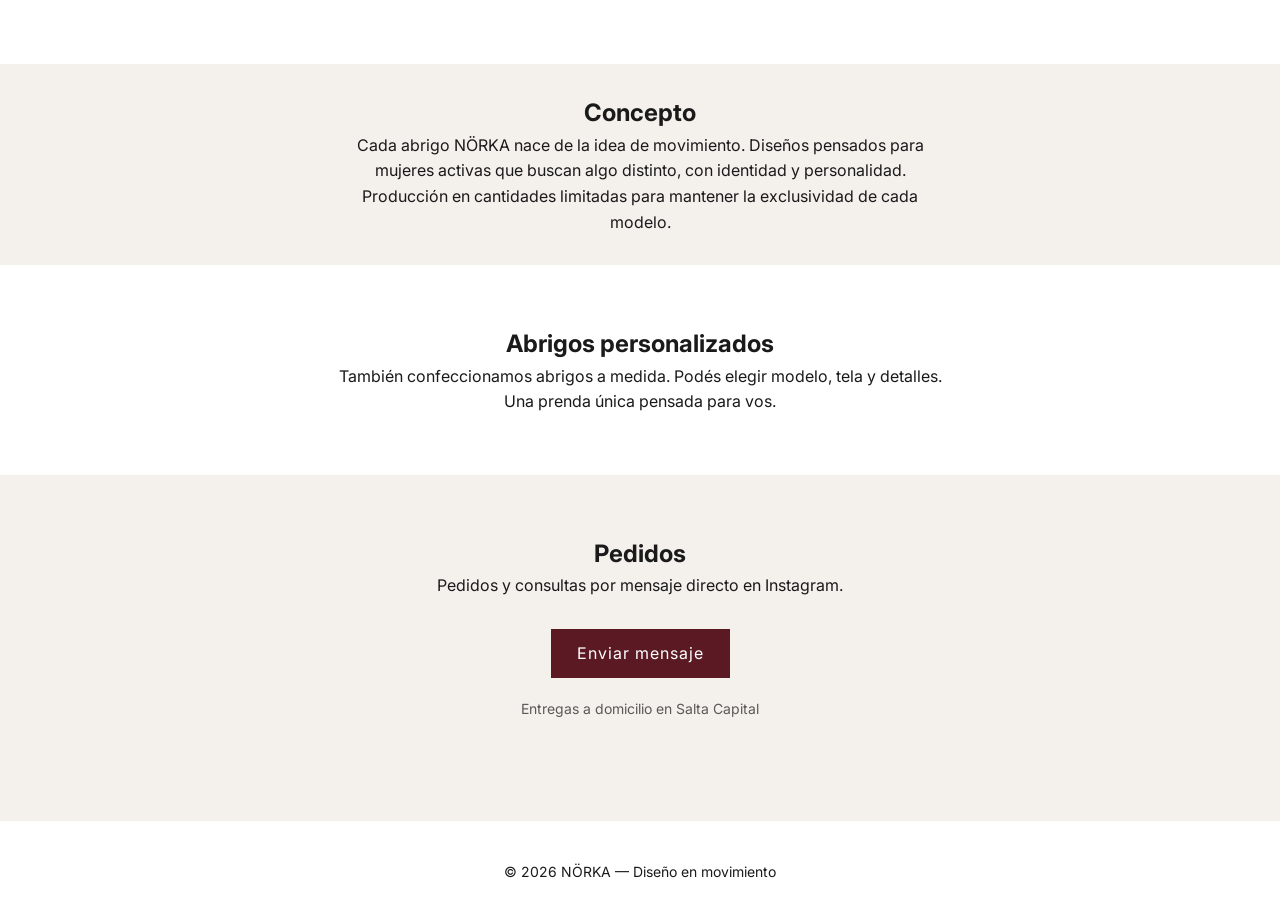
==== commit dfe1a744: "fotos index" ====
--- a/index.html
+++ b/index.html
@@ -46,11 +46,12 @@
       <button class="look-btn prev">&#10094;</button>
       <div class="look-viewport">
         <div class="look-track">
-          <img src="./assets/look2.jpg" alt="Look Norka">
-          <img src="./assets/look3.jpg" alt="Look Norka">
-          <img src="./assets/look4.jpg" alt="Look Norka">   
-          <img src="./assets/look5.jpg" alt="Look Norka"> 
-          <img src="./assets/look1.jpg" alt="Look Norka">
+          <img src="./assets/car1.jpg" alt="Look Norka">
+          <img src="./assets/car2.jpg" alt="Look Norka">
+          <img src="./assets/car3.jpg" alt="Look Norka">   
+          <img src="./assets/car4.jpg" alt="Look Norka"> 
+          <img src="./assets/car5.jpg" alt="Look Norka">
+          <img src="./assets/car6.jpg" alt="Look Norka">
         </div>
       </div>
       <button class="look-btn next">&#10095;</button>
--- a/style/styles.css
+++ b/style/styles.css
@@ -64,7 +64,7 @@
 /* ===== HERO ===== */
 .hero {
   height: 90vh;
-  background-image: url("../assets/hero.png");
+  background-image: url("../assets/hero.jpg");
   background-size: cover;
   background-position: center;
   display: flex;
@@ -239,7 +239,22 @@
   .menu-toggle{
   display:block;
   }
-}
+
+  .hero h1 {
+  font-family: 'Playfair Display', serif;
+  font-size: 48px;
+  letter-spacing: 4px;
+}
+
+
+
+.hero-overlay {
+  background: rgba(0, 0, 0, 0.2);
+  padding: 20px;
+}
+}
+
+
 
 .lookbook {
   padding: 80px 10%;
@@ -572,4 +587,32 @@
 
 .product-card img:hover {
     transform: scale(1.02);
+}
+
+/* Necesario para que el cartelito de VENDIDO se ubique bien */
+.image-wrapper {
+    position: relative;
+    width: 100%;
+}
+
+.badge {
+    position: absolute;
+    top: 10px;
+    left: 10px;
+    padding: 4px 10px;
+    font-size: 11px;
+    font-weight: bold;
+    color: white;
+    border-radius: 3px;
+    z-index: 5;
+    text-shadow: 1px 1px 2px rgba(0,0,0,0.5);
+}
+
+.badge.vendido { background-color: #e74c3c; } /* Rojo */
+.badge.reservado { background-color: #f39c12; } /* Naranja */
+
+/* Opcional: opacar los vendidos */
+.no-disponible img {
+    filter: grayscale(0.8);
+    opacity: 0.7;
 }
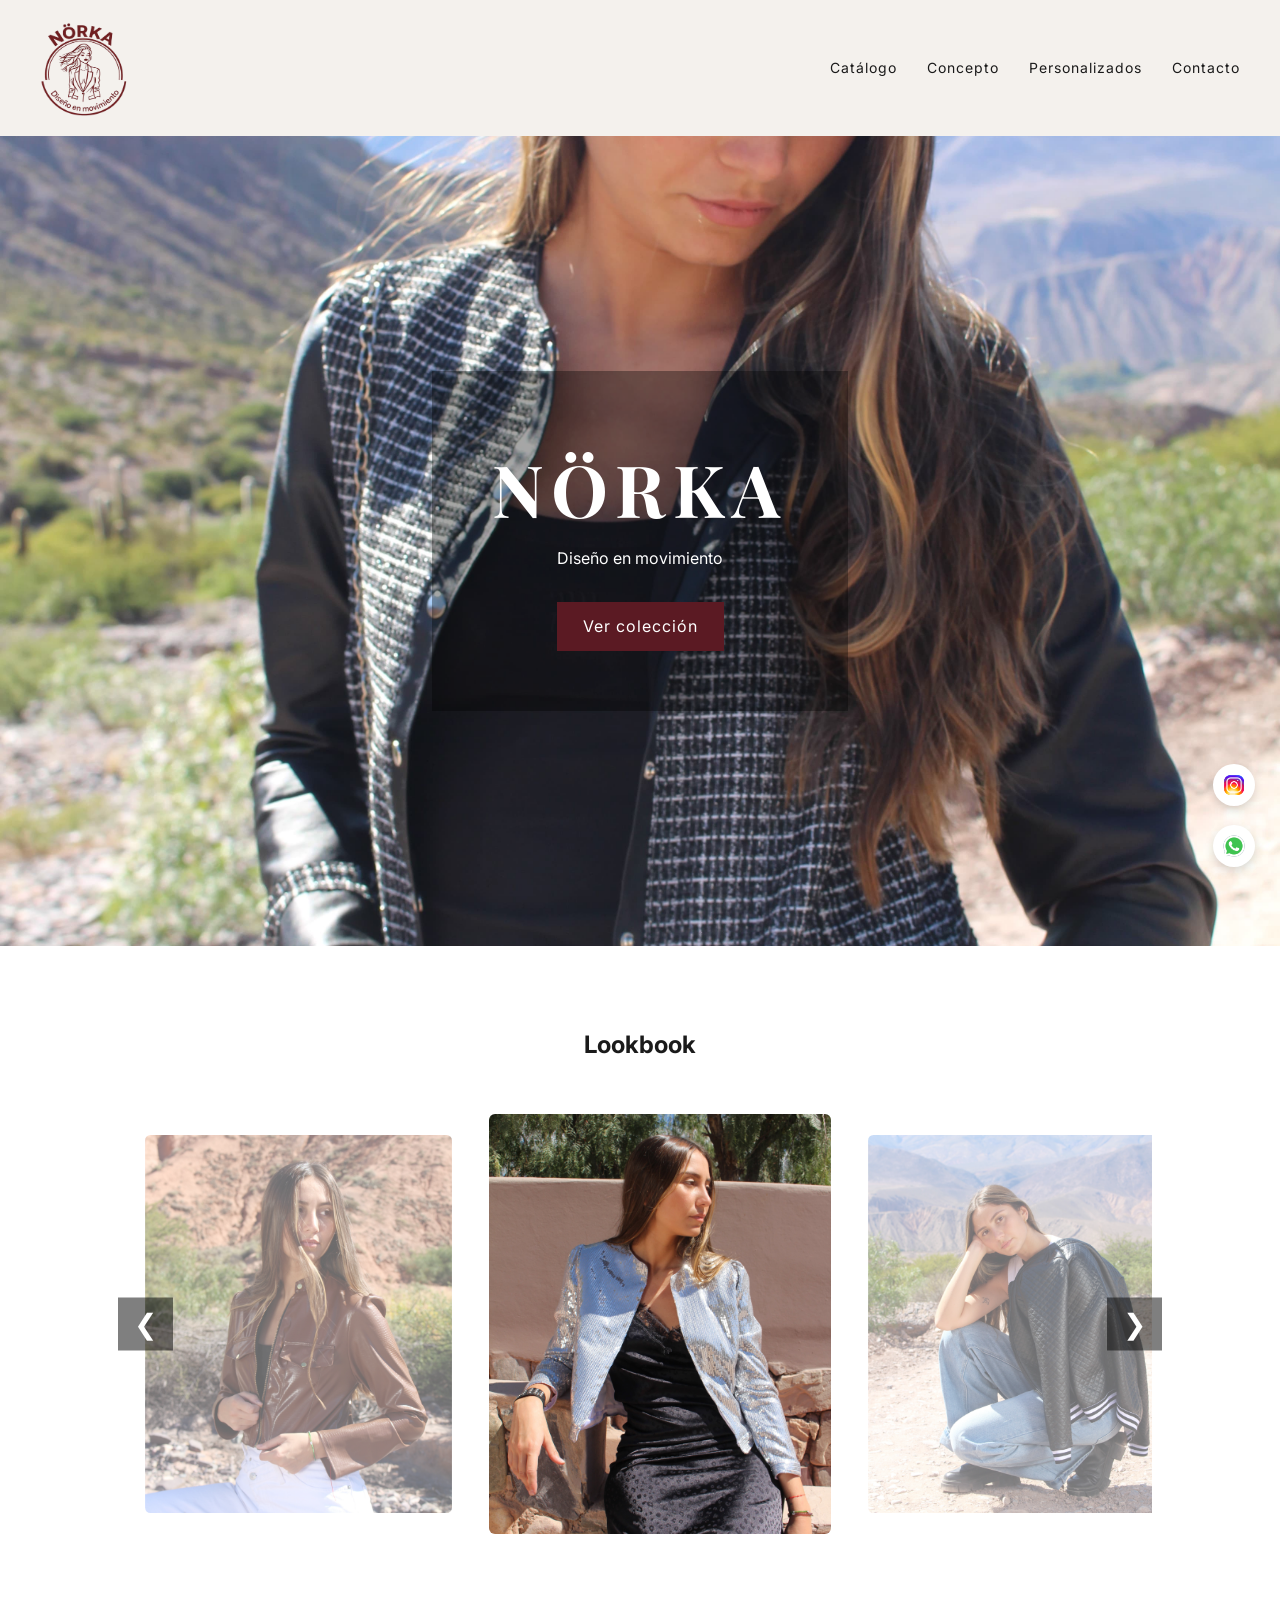
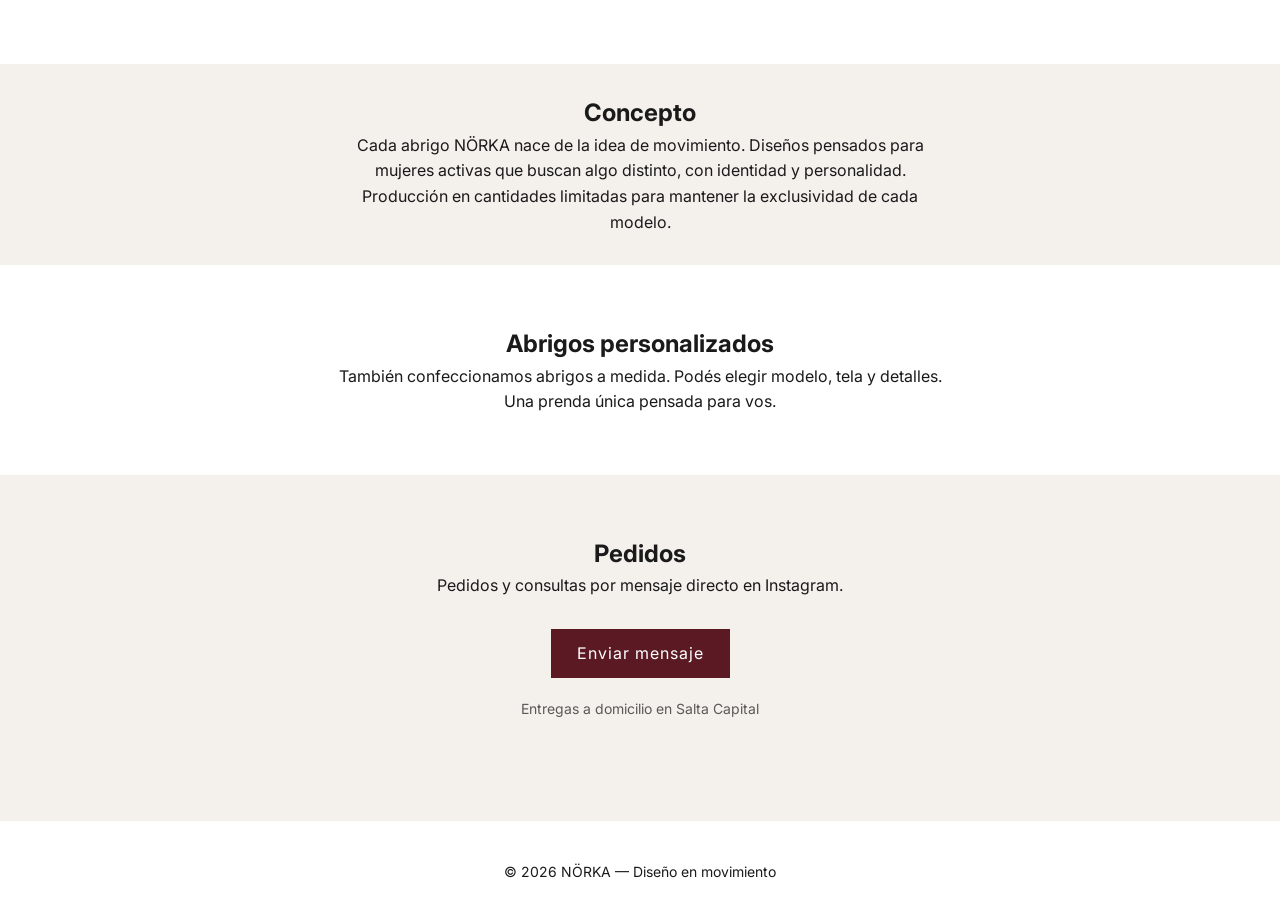
==== commit dcbb30d4: "favicon completo" ====
--- a/index.html
+++ b/index.html
@@ -12,7 +12,13 @@
   <meta property="og:description" content="Camperas femeninas de diseño original. Deportivo • Urbano • Evento.">
   <meta property="og:type" content="website">
   <meta property="og:image" content="assets/hero.jpg">  
-  <link rel="shortcut icon" href="./assets/favicon_norka.png" type="image/x-icon">
+<!-- favicon-->
+  <link rel="icon" type="image/png" href="/favicon-96x96.png" sizes="96x96" />
+  <link rel="icon" type="image/svg+xml" href="/favicon.svg" />
+  <link rel="shortcut icon" href="/favicon.ico" />
+  <link rel="apple-touch-icon" sizes="180x180" href="/apple-touch-icon.png" />
+  <link rel="manifest" href="/site.webmanifest" />
+
   <link rel="stylesheet" href="./style/styles.css">
   <link href="https://fonts.googleapis.com/css2?family=Playfair+Display:wght@500;600&family=Inter:wght@300;400;500&display=swap" rel="stylesheet">
 </head>
